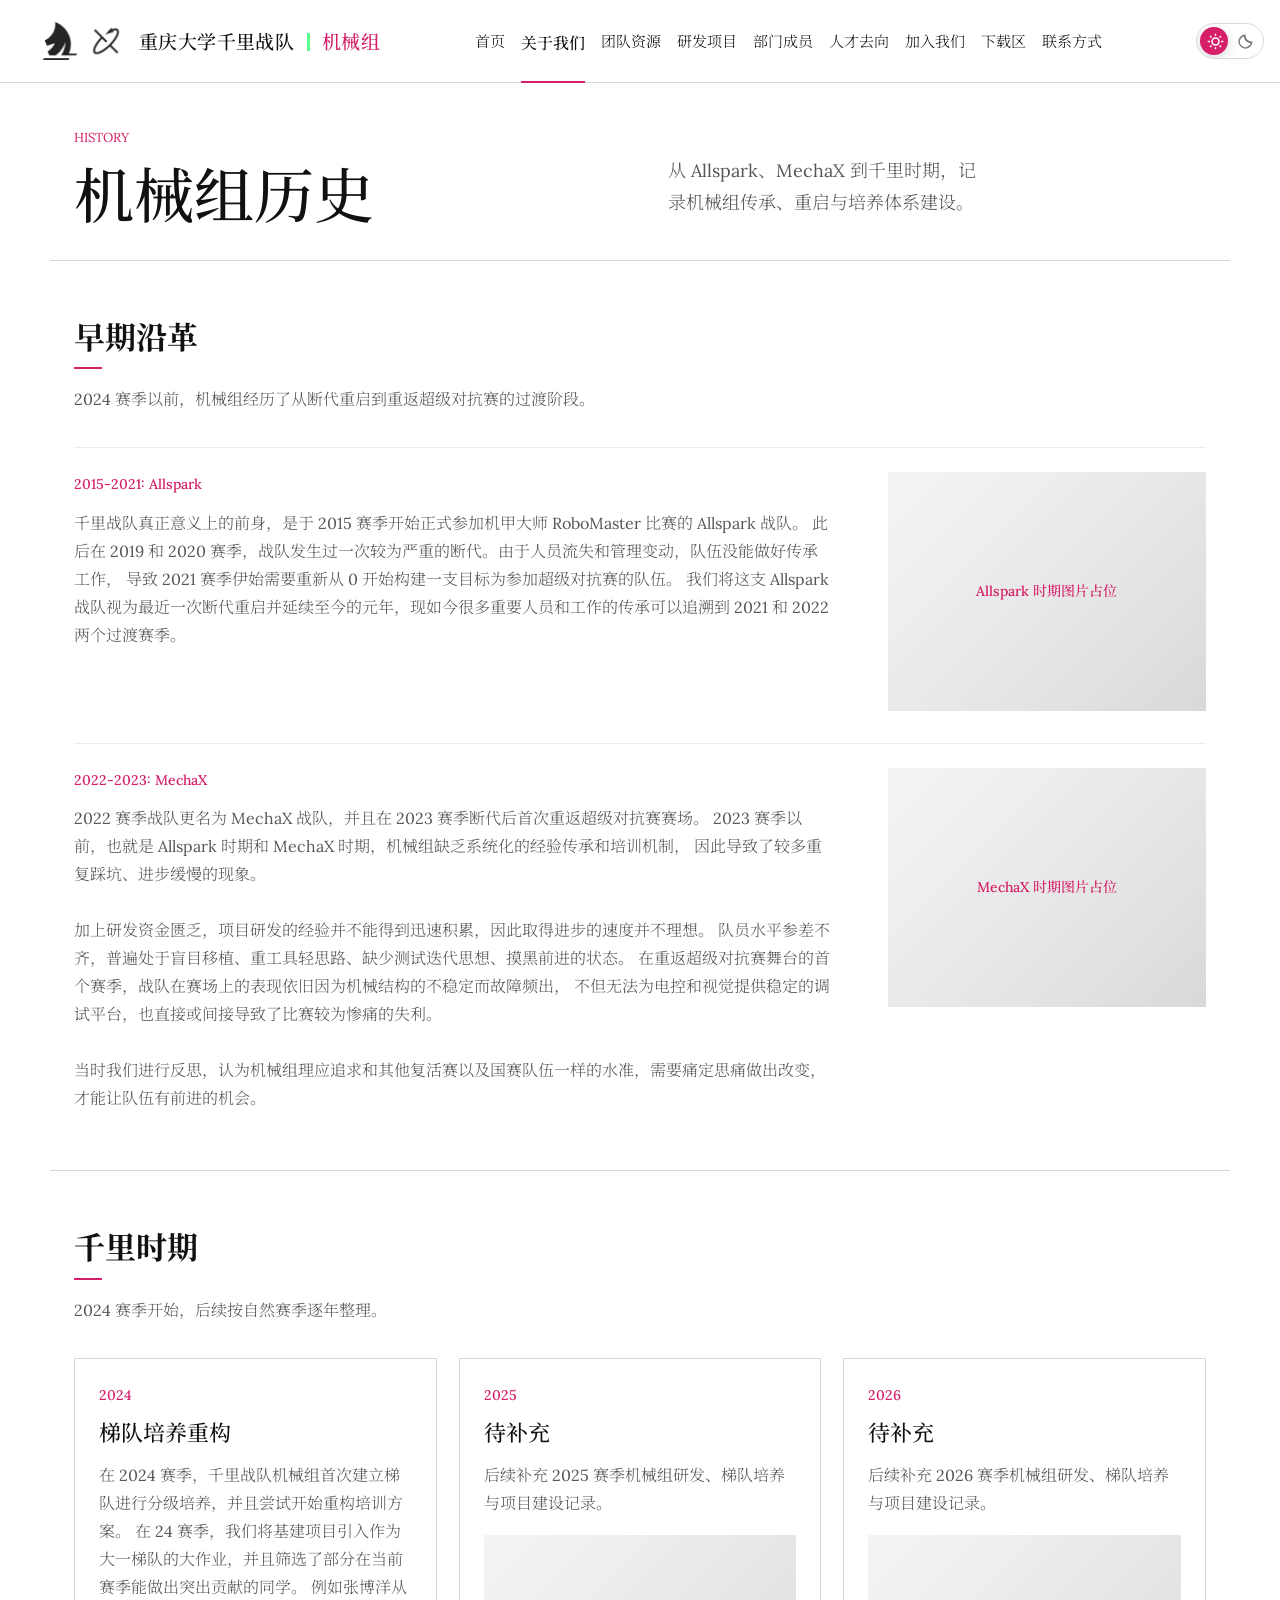
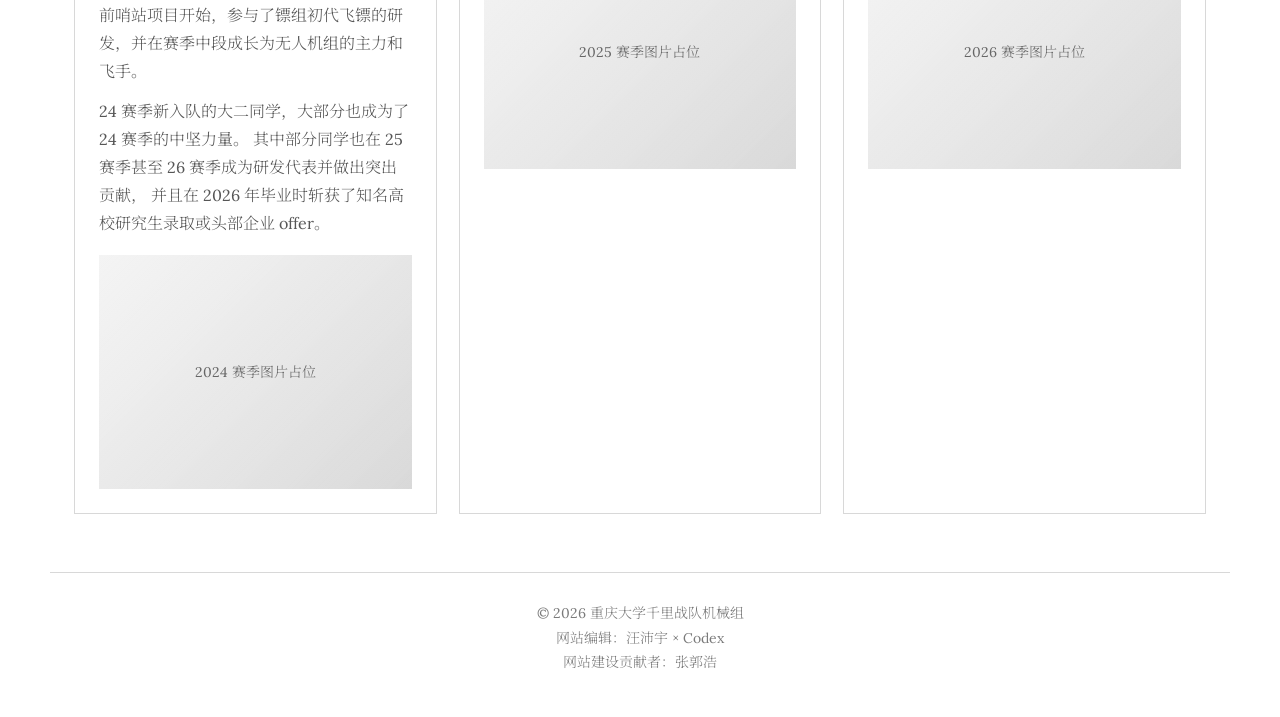
==== about-history.html @ 60045db0 "Updated much" ====
<!doctype html>
<html lang="zh-CN">
  <head>
    <meta charset="utf-8" />
    <meta name="viewport" content="width=device-width, initial-scale=1" />
    <title>机械组历史 | 重庆大学千里战队机械组</title>
    <script>
      (() => {
        try {
          const savedTheme = localStorage.getItem("theme");
          const preferredTheme = window.matchMedia("(prefers-color-scheme: dark)").matches ? "dark" : "light";
          document.documentElement.dataset.theme = savedTheme || preferredTheme;
        } catch {
          document.documentElement.dataset.theme = "light";
        }
      })();
    </script>
    <link rel="stylesheet" href="styles.css" />
    <link rel="icon" type="image/svg+xml" href="assets/favicon.svg" />
    <script async src="https://www.googletagmanager.com/gtag/js?id=G-X7H7TDZTBG"></script>
    <script>
      window.dataLayer = window.dataLayer || [];
      function gtag(){dataLayer.push(arguments);}
      gtag("js", new Date());
      gtag("config", "G-X7H7TDZTBG");
    </script>
  </head>
  <body data-page="about">
    <header class="site-header">
      <nav class="nav" aria-label="主导航">
        <a class="brand" href="index.html" aria-label="返回首页">
          <span class="brand-logos" aria-hidden="true">
            <img src="assets/logo/qianli战队马头logo.PNG" alt="" />
            <img src="assets/logo/机械组logo.PNG" alt="" />
          </span>
          <span class="brand-text"><strong>重庆大学千里战队</strong><small>机械组</small></span>
        </a>
        <button class="nav-toggle" type="button" aria-expanded="false" aria-controls="nav-links"><span></span><span></span><span></span></button>
        <div class="nav-links" id="nav-links">
          <a href="index.html" data-nav="home">首页</a>
          <span class="nav-menu"><a href="about.html" data-nav="about" aria-haspopup="true">关于我们</a><span class="nav-dropdown" aria-label="关于我们子页面"><a href="about-workflow.html">研发内容与工作流</a><a href="about-management.html">管理和协作</a><a href="about-history.html">机械组历史</a></span></span>
          <span class="nav-menu"><a href="resources.html" data-nav="resources" aria-haspopup="true">团队资源</a><span class="nav-dropdown" aria-label="团队资源子页面"><a href="resource-training.html">培养计划</a><a href="resource-equipment.html">设备资源</a></span></span>
          <a href="projects.html" data-nav="projects">研发项目</a>
          <a href="team.html" data-nav="team">部门成员</a>
          <a href="alumni.html" data-nav="alumni">人才去向</a>
          <a href="join.html" data-nav="join">加入我们</a>
          <a href="downloads.html" data-nav="downloads">下载区</a>
          <a href="contact.html" data-nav="contact">联系方式</a>
        </div>
        <button class="theme-toggle" type="button" aria-label="切换明暗模式" aria-pressed="false">
          <svg class="theme-icon theme-icon-sun" viewBox="0 0 24 24" aria-hidden="true">
            <path d="M12 18a6 6 0 1 1 0-12 6 6 0 0 1 0 12Zm0-2.2a3.8 3.8 0 1 0 0-7.6 3.8 3.8 0 0 0 0 7.6ZM11 1h2v3h-2V1Zm0 19h2v3h-2v-3ZM3.52 4.93l1.41-1.41 2.12 2.12-1.41 1.41-2.12-2.12Zm13.43 13.43 1.41-1.41 2.12 2.12-1.41 1.41-2.12-2.12ZM1 11h3v2H1v-2Zm19 0h3v2h-3v-2ZM3.52 19.07l2.12-2.12 1.41 1.41-2.12 2.12-1.41-1.41ZM16.95 5.64l2.12-2.12 1.41 1.41-2.12 2.12-1.41-1.41Z" />
          </svg>
          <svg class="theme-icon theme-icon-moon" viewBox="0 0 24 24" aria-hidden="true">
            <path d="M12.1 2.1a8.8 8.8 0 0 0 9.8 9.8A10 10 0 1 1 12.1 2.1Zm-2.5 2.8A7.7 7.7 0 1 0 19.1 14.4 10.8 10.8 0 0 1 9.6 4.9Z" />
          </svg>
        </button>
      </nav>
    </header>

    <main>
      <section class="page-hero">
        <div><p class="page-label">History</p><h1>机械组历史</h1></div>
        <p>从 Allspark、MechaX 到千里时期，记录机械组传承、重启与培养体系建设。</p>
      </section>

      <section class="section-block about-history">
        <div class="section-heading">
          <h2>早期沿革</h2>
          <p>2024 赛季以前，机械组经历了从断代重启到重返超级对抗赛的过渡阶段。</p>
        </div>
        <div class="history-copy">
          <article>
            <div>
              <span>2015-2021: Allspark</span>
              <p>
                千里战队真正意义上的前身，是于 2015 赛季开始正式参加机甲大师 RoboMaster 比赛的 Allspark 战队。
                此后在 2019 和 2020 赛季，战队发生过一次较为严重的断代。由于人员流失和管理变动，队伍没能做好传承工作，
                导致 2021 赛季伊始需要重新从 0 开始构建一支目标为参加超级对抗赛的队伍。
                我们将这支 Allspark 战队视为最近一次断代重启并延续至今的元年，现如今很多重要人员和工作的传承可以追溯到
                2021 和 2022 两个过渡赛季。
              </p>
            </div>
            <figure class="media-placeholder history-placeholder"><span>Allspark 时期图片占位</span></figure>
          </article>
          <article>
            <div>
              <span>2022-2023: MechaX</span>
              <p>
                2022 赛季战队更名为 MechaX 战队，并且在 2023 赛季断代后首次重返超级对抗赛赛场。
                2023 赛季以前，也就是 Allspark 时期和 MechaX 时期，机械组缺乏系统化的经验传承和培训机制，
                因此导致了较多重复踩坑、进步缓慢的现象。
              </p>
              <p>
                加上研发资金匮乏，项目研发的经验并不能得到迅速积累，因此取得进步的速度并不理想。
                队员水平参差不齐，普遍处于盲目移植、重工具轻思路、缺少测试迭代思想、摸黑前进的状态。
                在重返超级对抗赛舞台的首个赛季，战队在赛场上的表现依旧因为机械结构的不稳定而故障频出，
                不但无法为电控和视觉提供稳定的调试平台，也直接或间接导致了比赛较为惨痛的失利。
              </p>
              <p>
                当时我们进行反思，认为机械组理应追求和其他复活赛以及国赛队伍一样的水准，需要痛定思痛做出改变，
                才能让队伍有前进的机会。
              </p>
            </div>
            <figure class="media-placeholder history-placeholder"><span>MechaX 时期图片占位</span></figure>
          </article>
        </div>
      </section>

      <section class="section-block history-years">
        <div class="section-heading">
          <h2>千里时期</h2>
          <p>2024 赛季开始，后续按自然赛季逐年整理。</p>
        </div>
        <div class="history-year-grid">
          <article>
            <span>2024</span>
            <h3>梯队培养重构</h3>
            <p>
              在 2024 赛季，千里战队机械组首次建立梯队进行分级培养，并且尝试开始重构培训方案。
              在 24 赛季，我们将基建项目引入作为大一梯队的大作业，并且筛选了部分在当前赛季能做出突出贡献的同学。
              例如张博洋从前哨站项目开始，参与了镖组初代飞镖的研发，并在赛季中段成长为无人机组的主力和飞手。
            </p>
            <p>
              24 赛季新入队的大二同学，大部分也成为了 24 赛季的中坚力量。
              其中部分同学也在 25 赛季甚至 26 赛季成为研发代表并做出突出贡献，
              并且在 2026 年毕业时斩获了知名高校研究生录取或头部企业 offer。
            </p>
            <figure class="media-placeholder history-year-placeholder"><span>2024 赛季图片占位</span></figure>
          </article>
          <article>
            <span>2025</span>
            <h3>待补充</h3>
            <p>后续补充 2025 赛季机械组研发、梯队培养与项目建设记录。</p>
            <figure class="media-placeholder history-year-placeholder"><span>2025 赛季图片占位</span></figure>
          </article>
          <article>
            <span>2026</span>
            <h3>待补充</h3>
            <p>后续补充 2026 赛季机械组研发、梯队培养与项目建设记录。</p>
            <figure class="media-placeholder history-year-placeholder"><span>2026 赛季图片占位</span></figure>
          </article>
        </div>
      </section>
    </main>

    <footer class="site-footer"><p>© 2026 重庆大学千里战队机械组</p><p>网站编辑：汪沛宇 × Codex</p><p>网站建设贡献者：张郭浩</p></footer>
    <script src="script.js"></script>
  </body>
</html>
---- styles.css ----
@import url("https://fonts.googleapis.com/css2?family=Lora:wght@400;500&family=Noto+Serif+SC:wght@300;500&display=swap");

:root {
  --bg: #ffffff;
  --header-bg: rgba(255, 255, 255, 0.97);
  --surface: #fafafa;
  --card-bg: #ffffff;
  --inverted-card-bg: #111111;
  --inverted-card-text: #ffffff;
  --text: #111111;
  --muted: #565656;
  --subtle: #7a7a7a;
  --line: #d8d8d8;
  --soft-line: #ececec;
  --placeholder: #eeeeee;
  --placeholder-dark: #d9d9d9;
  --accent: #d51f68;
  --accent-soft: #fae8f0;
  --accent-rose: #d51f68;
  --theme-red: var(--accent);
  --brand-divider: #5cfc90;
  --green: #5cfc90;
  --max-width: 1180px;
  --nav-width: 1280px;
}

:root[data-theme="dark"] {
  --bg: #111111;
  --header-bg: rgba(17, 17, 17, 0.96);
  --surface: #1b1b1d;
  --card-bg: #171719;
  --inverted-card-bg: #242429;
  --inverted-card-text: #f2f2f2;
  --text: #f2f2f2;
  --muted: #c8c8c8;
  --subtle: #9a9a9a;
  --line: #333338;
  --soft-line: #25252a;
  --placeholder: #2a2a2f;
  --placeholder-dark: #18181c;
  --accent: #5cfc90;
  --accent-soft: #173822;
  --accent-rose: #ed2174;
  --theme-red: var(--accent);
  --brand-divider: #ed2174;
  --green: #5cfc90;
}

* {
  box-sizing: border-box;
}

html {
  overflow-y: scroll;
  scroll-behavior: smooth;
}

::view-transition-old(root),
::view-transition-new(root) {
  animation: none;
  mix-blend-mode: normal;
}

::view-transition-old(root) {
  z-index: 0;
}

::view-transition-new(root) {
  z-index: 1;
}

body {
  margin: 0;
  background: var(--bg);
  color: var(--text);
  font-family:
    "Lora",
    "Noto Serif SC",
    "Source Han Serif SC",
    "思源宋体",
    "Songti SC",
    serif;
  font-size: 16px;
  font-weight: 300;
  line-height: 1.75;
  transition:
    background 160ms ease,
    color 160ms ease;
}

body,
.site-header,
.nav-dropdown,
.nav-toggle,
.theme-toggle,
.project-accordion,
.project-card,
.project-card-media,
.project-carousel-button,
.resource-stage-grid article,
.media-placeholder,
.avatar-placeholder,
.member-card,
.alumni-card,
.alumni-experience,
.download-card,
.thanks-card,
.join-panel,
.person-badge {
  transition:
    background-color 240ms ease,
    border-color 240ms ease,
    color 240ms ease,
    box-shadow 240ms ease,
    filter 240ms ease;
}

@media (prefers-reduced-motion: reduce) {
  ::view-transition-old(root),
  ::view-transition-new(root) {
    animation: none !important;
  }
}

a {
  color: inherit;
  text-decoration: none;
}

p {
  margin: 0;
  color: var(--muted);
  text-wrap: pretty;
}

img,
figure {
  margin: 0;
}

img {
  display: block;
  max-width: 100%;
}

.site-header {
  position: sticky;
  top: 0;
  z-index: 20;
  background: var(--header-bg);
  border-bottom: 1px solid var(--line);
  backdrop-filter: blur(10px);
}

.nav {
  width: min(var(--nav-width), calc(100% - 32px));
  min-height: 82px;
  margin: 0 auto;
  display: flex;
  align-items: center;
  justify-content: space-between;
  gap: 18px;
}

.brand {
  display: inline-flex;
  align-items: center;
  gap: 14px;
  flex: 0 0 auto;
  margin-left: 25px;
}

.brand-logos {
  display: inline-flex;
  align-items: center;
  gap: 8px;
}

.brand-logos img {
  width: 38px;
  height: 38px;
  object-fit: contain;
}

:root[data-theme="dark"] .brand-logos img {
  filter: invert(1) grayscale(1) contrast(1.18);
}

.brand-text {
  display: inline-flex;
  align-items: baseline;
  gap: 12px;
  line-height: 1.2;
  white-space: nowrap;
}

.brand-text strong,
.brand-text small {
  font-family: "Noto Serif SC", "Source Han Serif SC", "思源宋体", serif;
  font-size: 19px;
  font-weight: 500;
  line-height: 1.2;
  letter-spacing: 0.02em;
}

.brand-text strong {
  display: inline-flex;
  align-items: baseline;
  gap: 13px;
  white-space: nowrap;
}

.brand-text strong::after {
  content: "";
  display: inline-block;
  width: 3px;
  height: 18px;
  background: var(--brand-divider);
  transform: translateY(2px);
}

.brand-text small {
  color: var(--accent);
}

.nav-links {
  display: flex;
  align-items: center;
  justify-content: flex-end;
  gap: clamp(12px, 1.25vw, 18px);
  font-size: 15px;
  white-space: nowrap;
}

.nav-menu {
  position: relative;
  display: inline-flex;
  align-items: center;
}

.nav-links > a,
.nav-menu > a {
  position: relative;
  padding: 28px 0 25px;
  color: var(--text);
  font-size: 15px;
  transition:
    color 160ms ease,
    font-size 160ms ease;
}

.nav-links > a.is-active,
.nav-menu > a.is-active {
  font-size: 16px;
  font-weight: 500;
}

.nav-dropdown {
  position: absolute;
  top: 100%;
  left: 50%;
  z-index: 30;
  display: grid;
  width: max-content;
  min-width: 0;
  padding: 8px 8px;
  border: 1px solid var(--line);
  background: var(--card-bg);
  opacity: 0;
  pointer-events: none;
  transform: translate(-50%, 8px);
  transition:
    opacity 160ms ease,
    transform 160ms ease,
    visibility 160ms ease;
  visibility: hidden;
}

.nav-menu:hover .nav-dropdown,
.nav-menu:focus-within .nav-dropdown {
  opacity: 1;
  pointer-events: auto;
  transform: translate(-50%, 0);
  visibility: visible;
}

.nav-dropdown a {
  position: relative;
  display: block;
  width: auto;
  min-width: 0;
  padding: 8px 9px 8px 16px;
  color: var(--muted);
  font-size: 14px;
  line-height: 1.4;
  white-space: nowrap;
}

.nav-dropdown a::before {
  content: "";
  position: absolute;
  top: 8px;
  bottom: 8px;
  left: 2px;
  width: 3px;
  background: var(--accent-rose);
  transition:
    background 160ms ease,
    opacity 160ms ease;
}

:root:not([data-theme="dark"]) .nav-dropdown a::before {
  background: var(--green);
}

.nav-dropdown a:hover,
.nav-dropdown a:focus-visible,
.nav-dropdown a.is-active {
  color: var(--accent);
}

.nav-dropdown a:hover::before,
.nav-dropdown a:focus-visible::before,
.nav-dropdown a.is-active::before {
  background: var(--accent);
}

.theme-toggle {
  position: relative;
  flex: 0 0 auto;
  display: inline-grid;
  grid-template-columns: 1fr 1fr;
  align-items: center;
  width: 68px;
  min-width: 68px;
  height: 36px;
  padding: 3px;
  overflow: hidden;
  border: 1px solid var(--line);
  border-radius: 999px;
  background: var(--card-bg);
  color: var(--subtle);
  cursor: pointer;
  transition:
    border-color 160ms ease,
    background 160ms ease;
}

.theme-toggle::before {
  content: "";
  position: absolute;
  top: 3px;
  left: 3px;
  width: 28px;
  height: 28px;
  border-radius: 50%;
  background: var(--accent-rose);
  box-shadow: 0 3px 12px rgba(0, 0, 0, 0.16);
  transition:
    transform 180ms ease,
    background 180ms ease;
}

.theme-toggle[aria-pressed="true"]::before {
  transform: translateX(32px);
  background: var(--green);
}

.theme-icon {
  position: relative;
  z-index: 1;
  width: 17px;
  height: 17px;
  justify-self: center;
  fill: currentColor;
  transition: color 160ms ease;
}

.theme-toggle[aria-pressed="false"] .theme-icon-sun {
  color: var(--card-bg);
}

.theme-toggle[aria-pressed="false"] .theme-icon-moon {
  color: var(--subtle);
}

.theme-toggle[aria-pressed="true"] .theme-icon-sun {
  color: var(--subtle);
}

.theme-toggle[aria-pressed="true"] .theme-icon-moon {
  color: #111111;
}

.theme-toggle:hover,
.theme-toggle:focus-visible {
  border-color: var(--accent);
}

.nav-links > a::after,
.nav-menu > a::after {
  content: "";
  position: absolute;
  left: 0;
  right: 0;
  bottom: -1px;
  height: 2px;
  background: var(--accent);
  transform: scaleX(0);
  transform-origin: center;
  transition: transform 160ms ease;
}

.nav-links > a:hover::after,
.nav-links > a:focus-visible::after,
.nav-links > a.is-active::after,
.nav-menu > a:hover::after,
.nav-menu > a:focus-visible::after,
.nav-menu > a.is-active::after {
  transform: scaleX(1);
}

.nav-toggle {
  display: none;
  width: 42px;
  height: 42px;
  padding: 0;
  border: 1px solid var(--line);
  background: var(--card-bg);
  cursor: pointer;
}

.nav-toggle span {
  display: block;
  width: 18px;
  height: 1px;
  margin: 5px auto;
  background: var(--text);
}

main,
.site-footer {
  width: min(var(--max-width), calc(100% - 56px));
  margin: 0 auto;
}

.home-hero {
  min-height: 460px;
  display: grid;
  grid-template-columns: minmax(0, 0.82fr) minmax(480px, 0.98fr);
  align-items: center;
  gap: 44px;
  padding: 78px 24px 34px;
}

.home-hero h1 {
  margin: 0;
  font-size: clamp(40px, 4.2vw, 56px);
  line-height: 1.16;
  font-weight: 500;
  letter-spacing: 0;
}

.page-hero h1 {
  margin: 0;
  font-size: clamp(38px, 4.7vw, 60px);
  line-height: 1.14;
  font-weight: 500;
  letter-spacing: 0;
}

.home-hero h1 span,
.page-hero h1 span {
  display: block;
}

.hero-team-name {
  white-space: nowrap;
}

.hero-group-name {
  margin-top: 14px;
  font-size: 0.82em;
}

.hero-team-en,
.hero-group-en {
  color: var(--accent);
  font-family: "Lora", serif;
  font-size: 0.32em;
  line-height: 1.15;
  text-transform: uppercase;
}

.hero-team-en {
  margin-top: 1px;
}

.hero-group-en {
  margin-top: 4px;
  color: var(--subtle);
}

.home-hero-copy > p {
  max-width: 700px;
  margin-top: 38px;
  color: var(--muted);
  font-size: 21px;
  line-height: 1.85;
  text-wrap: balance;
}

.hero-actions {
  display: flex;
  flex-wrap: wrap;
  gap: 28px;
  margin-top: 34px;
}

.text-link,
.inline-link {
  color: var(--accent);
  font-weight: 500;
  border-bottom: 1px solid currentColor;
}

.text-link::after,
.inline-link::after {
  content: "  →";
  font-family: "Lora", serif;
}

.text-link.no-auto-arrow::after,
.inline-link.no-auto-arrow::after {
  content: "";
}

.media-placeholder,
.avatar-placeholder {
  display: grid;
  place-items: center;
  overflow: hidden;
  width: 100%;
  background:
    linear-gradient(135deg, rgba(255, 255, 255, 0.35), rgba(255, 255, 255, 0)),
    linear-gradient(135deg, var(--placeholder), var(--placeholder-dark));
  color: #666666;
  text-align: center;
}

:root[data-theme="dark"] .media-placeholder,
:root[data-theme="dark"] .avatar-placeholder {
  color: #a7a7a7;
}

.media-placeholder {
  min-height: 160px;
  aspect-ratio: 16 / 9;
  padding: 16px;
  font-size: 14px;
}

.hero-media {
  min-height: 260px;
}

.home-team-photo {
  overflow: hidden;
  min-height: 330px;
  aspect-ratio: 16 / 9.4;
  border: 1px solid var(--line);
  background: var(--surface);
}

.home-team-photo img {
  width: 100%;
  height: 100%;
  object-fit: cover;
  object-position: center;
}

.home-quote {
  position: relative;
  height: 136px;
  display: grid;
  grid-template-columns: minmax(0, 1fr) auto;
  align-items: center;
  gap: 24px;
  border-bottom: 1px solid var(--line);
  padding: 0 108px 33px 128px;
}

.quote-stage {
  min-width: 0;
  min-height: 102px;
  display: flex;
  flex-direction: column;
  justify-content: center;
  text-align: center;
  opacity: 1;
  transform: translateY(0);
  transition:
    opacity 360ms ease,
    transform 360ms ease;
}

.quote-stage.is-switching {
  opacity: 0;
  transform: translateY(4px);
}

.quote-stage p {
  color: var(--text);
  font-size: 24px;
  font-style: italic;
  line-height: 1.55;
  text-wrap: balance;
}

.quote-stage span {
  display: block;
  margin-top: 2px;
  color: var(--subtle);
  font-size: 14px;
}

.quote-random-button {
  transform: translateX(20px);
  width: 38px;
  height: 38px;
  display: grid;
  place-items: center;
  border: 1px solid var(--line);
  border-radius: 999px;
  background: var(--card-bg);
  color: var(--accent);
  cursor: pointer;
  transition:
    border-color 160ms ease,
    color 160ms ease,
    transform 160ms ease;
}

.quote-random-button:hover,
.quote-random-button:focus-visible {
  border-color: var(--accent);
  transform: translateX(20px) rotate(18deg);
}

.quote-random-button svg {
  width: 19px;
  height: 19px;
  fill: currentColor;
}

.section-block {
  border-bottom: 1px solid var(--line);
  padding: 58px 24px;
}

.section-heading {
  max-width: 780px;
  margin-bottom: 34px;
}

.section-heading h2,
.intro-grid h2,
.three-column h2,
.project-list h2,
.resource-page-grid h2,
.join-layout h2,
.join-copy-block h2 {
  position: relative;
  margin: 0 0 16px;
  padding-bottom: 13px;
  font-size: 31px;
  line-height: 1.2;
}

.section-heading h2::after,
.intro-grid h2::after,
.three-column h2::after,
.project-list h2::after,
.resource-page-grid h2::after,
.join-layout h2::after,
.join-copy-block h2::after {
  content: "";
  position: absolute;
  left: 0;
  bottom: 0;
  width: 28px;
  height: 2px;
  background: var(--accent);
}

.past-members-section .section-heading {
  max-width: none;
}

@media (min-width: 900px) {
  .past-members-section .section-heading p {
    white-space: nowrap;
  }
}

.intro-grid {
  display: grid;
  grid-template-columns: repeat(2, minmax(0, 1fr));
  gap: 64px;
}

.intro-grid article + article {
  padding-left: 48px;
  border-left: 1px solid var(--line);
}

.intro-grid p {
  max-width: 480px;
  margin-bottom: 20px;
}

.about-history .section-heading {
  max-width: none;
}

@media (min-width: 1180px) {
  .about-history .section-heading p {
    white-space: nowrap;
  }
}

.history-copy {
  display: grid;
  gap: 32px;
  max-width: none;
}

.history-copy > p {
  max-width: 780px;
  margin: 0;
  color: var(--muted);
}

.history-copy article {
  display: grid;
  grid-template-columns: minmax(0, 1fr) minmax(300px, 0.42fr);
  gap: 56px;
  padding-top: 24px;
  border-top: 1px solid var(--soft-line);
  align-items: start;
}

.history-copy article > div {
  display: grid;
  gap: 12px;
}

.history-copy article span {
  color: var(--accent);
  font-size: 14px;
  font-weight: 500;
  letter-spacing: 0;
  line-height: 1.75;
  width: fit-content;
}

.history-copy article p {
  margin: 0;
  color: var(--muted);
}

.history-copy article p + p {
  margin-top: 16px;
}

.history-placeholder {
  min-height: 0;
  aspect-ratio: 4 / 3;
}

.history-entry-card {
  display: grid;
  gap: 8px;
  max-width: 620px;
  padding: 24px 28px;
  border: 1px solid var(--line);
  background: var(--card-bg);
  color: var(--text);
  text-decoration: none;
  transition:
    border-color 160ms ease,
    box-shadow 160ms ease,
    transform 160ms ease;
}

.history-entry-card:hover,
.history-entry-card:focus-visible {
  border-color: var(--accent);
  box-shadow: 0 10px 24px rgba(0, 0, 0, 0.07);
  transform: translateY(-2px);
}

.history-entry-card span {
  color: var(--accent);
  font-family: "Lora", serif;
  font-size: 13px;
  text-transform: uppercase;
}

.history-entry-card strong {
  font-size: 24px;
  font-weight: 500;
  line-height: 1.35;
}

.history-entry-card small {
  color: var(--muted);
  font-size: 15px;
  line-height: 1.7;
}

.about-card-icon {
  width: 30px;
  height: 30px;
  color: var(--accent);
  fill: currentColor;
}

.about-subpage-grid,
.management-grid {
  display: grid;
  grid-template-columns: repeat(3, minmax(0, 1fr));
  gap: 22px;
}

.about-subpage-grid .history-entry-card {
  max-width: none;
}

.management-grid article {
  display: grid;
  align-content: start;
  gap: 12px;
  padding: 24px;
  border: 1px solid var(--line);
  background: var(--card-bg);
}

.management-grid article > span,
.accent-text {
  color: var(--accent);
}

.management-grid article > span {
  font-size: 14px;
  font-weight: 500;
}

.management-grid h2 {
  margin: 0;
  font-size: 24px;
  font-weight: 500;
  line-height: 1.35;
}

.management-grid p,
.contact-purpose {
  margin: 0;
  color: var(--muted);
}

.contact-purpose {
  font-style: normal;
}

.history-year-grid {
  display: grid;
  grid-template-columns: repeat(3, minmax(0, 1fr));
  gap: 22px;
}

.history-year-grid article {
  display: grid;
  align-content: start;
  gap: 12px;
  padding: 24px;
  border: 1px solid var(--line);
  background: var(--card-bg);
}

.history-year-grid article > span {
  color: var(--accent);
  font-size: 14px;
  font-weight: 500;
}

.history-year-grid h3 {
  margin: 0;
  font-size: 22px;
  font-weight: 500;
  line-height: 1.35;
}

.history-year-grid p {
  margin: 0;
  color: var(--muted);
}

.history-year-placeholder {
  min-height: 0;
  margin-top: 6px;
  aspect-ratio: 4 / 3;
}

.resource-subpage {
  display: flex;
  flex-direction: column;
}

.training-principles-heading {
  order: 1;
}

.training-principles-panel {
  order: 2;
}

.training-framework-heading {
  order: 3;
}

.training-framework-grid {
  order: 4;
}

.training-timeline-heading {
  order: 5;
  margin-top: 56px;
}

.timeline-grid {
  order: 6;
}

.page-hero {
  display: grid;
  grid-template-columns: minmax(0, 0.72fr) minmax(460px, 0.72fr);
  align-items: end;
  gap: 56px;
  border-bottom: 1px solid var(--line);
  min-height: 178px;
  padding: 28px 24px 30px;
}

.page-hero > p {
  max-width: 620px;
  padding-bottom: 12px;
  font-size: 18px;
  text-wrap: balance;
}

body[data-page="join"] .page-hero > p {
  font-style: italic;
}

.page-label {
  margin-bottom: 12px;
  color: var(--accent);
  font-family: "Lora", serif;
  font-size: 13px;
  letter-spacing: 0;
  text-transform: uppercase;
}

.three-column {
  display: grid;
  grid-template-columns: repeat(3, 1fr);
  gap: 0;
}

.three-column article {
  padding: 0 42px;
  border-left: 1px solid var(--line);
}

.three-column article:first-child {
  padding-left: 0;
  border-left: 0;
}

.about-brief {
  display: grid;
  gap: 16px;
}

.about-brief p {
  max-width: 980px;
  margin: 0;
  color: var(--muted);
  font-size: 20px;
  line-height: 1.9;
  text-wrap: pretty;
}

.about-brief .inline-link {
  white-space: nowrap;
}

.content-split {
  display: grid;
  grid-template-columns: minmax(280px, 0.45fr) minmax(0, 1fr);
  gap: 64px;
}

.timeline-list {
  border-top: 1px solid var(--line);
}

.timeline-list article {
  display: grid;
  grid-template-columns: 70px 160px minmax(0, 1fr);
  gap: 26px;
  padding: 24px 0;
  border-bottom: 1px solid var(--soft-line);
}

.timeline-list span {
  color: var(--accent);
  font-family: "Lora", serif;
}

.timeline-list strong {
  font-size: 18px;
}

.project-list {
  display: grid;
  gap: 48px;
}

.project-list article {
  display: grid;
  grid-template-columns: 330px minmax(0, 1fr);
  gap: 44px;
  align-items: start;
  padding-bottom: 48px;
  border-bottom: 1px solid var(--soft-line);
}

.project-list article:last-child {
  padding-bottom: 0;
  border-bottom: 0;
}

.project-accordion-list {
  display: grid;
  gap: 22px;
}

.project-accordion {
  min-width: 0;
  overflow: hidden;
  border: 1px solid var(--line);
  background: var(--card-bg);
}

.project-accordion summary {
  position: relative;
  display: flex;
  align-items: center;
  gap: 22px;
  min-height: 96px;
  padding: 24px 72px 24px 28px;
  cursor: pointer;
  list-style: none;
}

.project-accordion summary::-webkit-details-marker {
  display: none;
}

.project-accordion summary::after {
  content: "";
  position: absolute;
  right: 28px;
  top: 50%;
  width: 14px;
  height: 14px;
  border-right: 1.5px solid var(--accent);
  border-bottom: 1.5px solid var(--accent);
  transform: translateY(-65%) rotate(45deg);
  transition: transform 160ms ease;
}

.project-accordion[open] summary::after {
  transform: translateY(-35%) rotate(225deg);
}

.project-summary-number {
  flex: 0 0 auto;
  align-self: flex-start;
  padding-top: 8px;
  color: var(--accent);
  font-family: "Lora", serif;
  font-size: 15px;
  font-weight: 600;
  line-height: 1;
  letter-spacing: 0.04em;
  transition: color 240ms ease;
}

.project-summary-title {
  display: flex;
  align-items: baseline;
  gap: 18px;
  margin-bottom: 8px;
}

.project-summary-title strong {
  color: var(--text);
  font-size: 28px;
  font-weight: 500;
  line-height: 1.25;
}

.project-summary-title em {
  color: var(--accent);
  font-family: "Lora", serif;
  font-size: 13px;
  font-style: normal;
  font-weight: 500;
  letter-spacing: 0.08em;
  text-transform: uppercase;
  transition: color 240ms ease, opacity 160ms ease;
}

.project-accordion[open] .project-summary-title em {
  opacity: 0.72;
}

.project-accordion summary small {
  display: block;
  max-width: 760px;
  color: var(--muted);
  font-size: 15px;
  line-height: 1.7;
}

.project-carousel-shell {
  position: relative;
  min-width: 0;
}

.project-carousel-shell:not(.is-ready) .project-carousel-button {
  opacity: 0;
  pointer-events: none;
}

.project-carousel {
  width: 100%;
  min-width: 0;
  display: grid;
  grid-auto-columns: minmax(236px, 300px);
  grid-auto-flow: column;
  gap: 16px;
  overflow-x: auto;
  overscroll-behavior-inline: contain;
  padding: 0 62px 24px;
  scroll-padding-inline: 62px;
  scroll-snap-type: inline mandatory;
  scroll-behavior: smooth;
  scrollbar-width: none;
}

.project-carousel::-webkit-scrollbar {
  display: none;
}

.project-carousel-button {
  position: absolute;
  top: calc(50% - 12px);
  z-index: 2;
  width: 38px;
  height: 38px;
  display: grid;
  place-items: center;
  border: 1px solid var(--line);
  border-radius: 999px;
  background: var(--surface);
  color: var(--accent);
  box-shadow: 0 10px 24px rgba(0, 0, 0, 0.08);
  cursor: pointer;
  transition:
    border-color 160ms ease,
    color 160ms ease,
    opacity 160ms ease,
    transform 160ms ease;
}

.project-carousel-button::before {
  content: "";
  width: 11px;
  height: 11px;
  border-right: 1.5px solid currentColor;
  border-bottom: 1.5px solid currentColor;
}

.project-carousel-button:hover {
  border-color: var(--accent);
  transform: translateY(-1px);
}

.project-carousel-button:disabled {
  opacity: 0.28;
  cursor: default;
  transform: none;
}

.project-carousel-prev {
  left: 18px;
}

.project-carousel-prev::before {
  transform: translateX(2px) rotate(135deg);
}

.project-carousel-next {
  right: 18px;
}

.project-carousel-next::before {
  transform: translateX(-2px) rotate(-45deg);
}

.project-card {
  scroll-snap-align: start;
  display: grid;
  grid-template-rows: 152px minmax(170px, 1fr);
  min-height: 342px;
  overflow: hidden;
  border: 1px solid var(--line);
  background: var(--card-bg);
}

.project-card-media {
  display: grid;
  place-items: center;
  min-height: 0;
  background:
    linear-gradient(135deg, rgba(255, 255, 255, 0.35), rgba(255, 255, 255, 0)),
    linear-gradient(135deg, var(--placeholder), var(--placeholder-dark));
  color: var(--subtle);
  font-size: 14px;
}

.project-card-body {
  position: relative;
  display: grid;
  align-content: start;
  gap: 8px;
  padding: 16px 16px 18px;
}

.project-card-meta {
  color: var(--accent);
  font-family: "Lora", serif;
  font-size: 12px;
  letter-spacing: 0.08em;
  text-transform: uppercase;
}

.project-card h2 {
  margin: 0;
  color: var(--text);
  font-size: 16px;
  font-weight: 500;
  line-height: 1.28;
  white-space: nowrap;
}

.project-card p {
  font-size: 14px;
  line-height: 1.6;
}

.project-people {
  display: flex;
  flex-wrap: wrap;
  align-items: center;
  gap: 6px;
  color: var(--muted);
}

.person-badge {
  display: inline-flex;
  align-items: center;
  min-height: 24px;
  padding: 3px 9px 4px;
  border: 1px solid transparent;
  border-radius: 999px;
  font-size: 13px;
  line-height: 1.2;
  white-space: nowrap;
}

.badge-lead {
  border-color: #d4a734;
  background: #fff4cd;
  color: #7a5600;
}

.badge-member {
  border-color: #b9c0c7;
  background: #f2f4f6;
  color: #4d5963;
}

.badge-trainee {
  border-color: #c0834e;
  background: #f8e6d4;
  color: #7c4316;
}

:root[data-theme="dark"] .badge-lead {
  border-color: rgba(255, 211, 92, 0.48);
  background: rgba(255, 207, 76, 0.16);
  color: #ffd36f;
}

:root[data-theme="dark"] .badge-member {
  border-color: rgba(211, 219, 228, 0.34);
  background: rgba(210, 220, 230, 0.12);
  color: #d6dee7;
}

:root[data-theme="dark"] .badge-trainee {
  border-color: rgba(224, 148, 84, 0.42);
  background: rgba(218, 128, 58, 0.15);
  color: #eda56c;
}

.project-people strong {
  font-weight: 500;
}

.project-card-year {
  position: absolute;
  right: 18px;
  bottom: 16px;
  color: var(--subtle);
  font-family: "Lora", serif;
  font-size: 14px;
}

.project-card-empty {
  opacity: 0.72;
}

.plain-list {
  margin: 22px 0 0;
  padding-left: 1.2em;
  color: var(--muted);
}

.plain-list li + li {
  margin-top: 8px;
}

.resource-detail-list {
  display: grid;
  gap: 44px;
}

.resource-detail {
  display: grid;
  grid-template-columns: minmax(0, 1fr) 360px;
  gap: 46px;
  align-items: start;
  padding-bottom: 44px;
  border-bottom: 1px solid var(--soft-line);
}

.resource-detail:last-child {
  padding-bottom: 0;
  border-bottom: 0;
}

.resource-detail h2 {
  margin: 0 0 16px;
  font-size: 27px;
  font-weight: 500;
  line-height: 1.28;
}

.resource-detail p {
  max-width: 640px;
}

.resource-detail .inline-link {
  display: inline-block;
  margin-top: 22px;
}

.detail-placeholder {
  min-height: 220px;
}

.resource-subpage {
  padding-top: 44px;
}

.resource-stage-grid {
  display: grid;
  grid-template-columns: repeat(3, minmax(0, 1fr));
  gap: 22px;
}

.resource-stage-grid article {
  min-height: 180px;
  padding: 26px;
  border: 1px solid var(--line);
  background: var(--card-bg);
}

.resource-stage-grid span {
  color: var(--accent);
  font-family: "Lora", serif;
  font-size: 14px;
}

.resource-stage-grid h3 {
  margin: 22px 0 10px;
  font-size: 22px;
  font-weight: 500;
  line-height: 1.3;
}

.timeline-grid {
  display: grid;
  grid-template-columns: 1fr auto 1fr auto 1fr auto 1fr;
  grid-template-rows: auto auto auto auto;
  align-items: start;
  gap: 0;
}

.phase-card {
  display: grid;
  grid-row: 1 / span 4;
  grid-template-rows: subgrid;
  gap: 12px;
  min-width: 0;
  padding: 20px;
  border: 1px solid var(--line);
}

.phase-header {
  display: grid;
  gap: 12px;
  min-width: 0;
}

.phase-arrow {
  grid-row: 1;
  display: flex;
  align-items: center;
  justify-content: center;
  align-self: start;
  padding: 40px 8px 0;
  color: var(--subtle);
  font-size: 24px;
  line-height: 1;
}

.dimension-card,
.training-framework-card {
  position: relative;
  display: flex;
  flex-direction: column;
  min-width: 0;
  padding: 12px;
  border: 1px solid var(--line);
  border-radius: 0;
  background: var(--card-bg);
  outline: none;
  transition:
    border-color 0.25s ease,
    box-shadow 0.25s ease;
}

.dimension-card:hover,
.dimension-card:focus-within,
.training-framework-card:hover,
.training-framework-card:focus-within {
  border-color: var(--theme-red);
  box-shadow: 0 2px 8px rgba(0, 0, 0, 0.08);
}

.phase-header span {
  color: var(--theme-red);
  font-family: "Lora", serif;
  font-size: 14px;
}

.phase-header h3,
.training-framework-card h3 {
  margin: 0;
  color: var(--text);
  font-size: 21px;
  font-weight: 500;
  line-height: 1.25;
  text-wrap: balance;
}

.training-framework-card h3 {
  display: flex;
  align-items: center;
  gap: 10px;
}

.training-framework-icon {
  width: 24px;
  height: 24px;
  flex: 0 0 24px;
  color: var(--accent);
  fill: currentColor;
}

.training-time {
  margin: 0;
  color: var(--subtle);
  font-size: 14px;
  line-height: 1.6;
}

.dimension-card h4 {
  margin: 0 0 8px;
  color: var(--theme-red);
  font-size: 13px;
  font-weight: 600;
  line-height: 1.4;
}

.dimension-card ul,
.training-framework-card ul {
  margin: 0;
  padding-left: 1.12em;
  color: var(--muted);
  font-size: 14px;
  line-height: 1.72;
}

.dimension-card li + li,
.training-framework-card li + li {
  margin-top: 5px;
}

.training-principles-panel {
  display: grid;
  grid-template-columns: repeat(3, minmax(0, 1fr));
  gap: 18px;
}

.training-principles-panel article {
  display: grid;
  align-content: start;
  gap: 12px;
  padding: 24px;
  border: 1px solid var(--line);
  background: var(--card-bg);
  transition:
    border-color 300ms ease,
    background-color 300ms ease,
    transform 300ms ease;
}

.training-principles-panel article:hover,
.training-principles-panel article:focus-within {
  border-color: var(--accent);
  background: var(--surface);
  transform: translateY(-2px);
}

.training-principles-panel span {
  color: var(--accent);
  font-family: "Lora", serif;
  font-size: 14px;
}

.training-principles-panel h3 {
  margin: 0;
  font-size: 22px;
  font-weight: 500;
  line-height: 1.35;
}

.training-principles-panel p {
  margin: 0;
  color: var(--muted);
  font-size: 15px;
  line-height: 1.75;
}

.training-framework-heading {
  margin-top: 70px;
}

.training-framework-grid {
  display: grid;
  grid-template-columns: repeat(3, minmax(0, 1fr));
  gap: 18px;
}

.training-framework-card {
  padding: 24px;
  min-height: 260px;
  border-color: var(--line);
  border-radius: 6px;
  background: var(--card-bg);
  transition:
    border-color 300ms ease,
    background-color 300ms ease,
    transform 300ms ease;
}

.training-framework-card:hover,
.training-framework-card:focus-within {
  border-color: var(--accent);
  background: var(--surface);
  box-shadow: none;
  transform: translateY(-2px);
}

.training-framework-card p {
  margin: 14px 0 18px;
  color: var(--muted);
  font-size: 15px;
  line-height: 1.75;
  text-wrap: pretty;
}

.training-framework-card .course-muted {
  opacity: 0.48;
}

.training-framework-note {
  margin-top: 18px;
  margin-bottom: 0;
  color: var(--subtle);
  font-size: 13px;
  font-style: italic;
  line-height: 1.7;
}

.equipment-section-list {
  display: grid;
  gap: 0;
}

.equipment-section {
  margin-bottom: 48px;
  padding-bottom: 36px;
  border-bottom: 1px solid var(--line);
  background: transparent;
}

.equipment-section:last-child {
  margin-bottom: 0;
}

.section-header {
  display: flex;
  align-items: baseline;
  gap: 12px;
  margin-bottom: 24px;
  color: var(--text);
  line-height: 1.35;
}

.section-number {
  color: var(--accent);
  font-family: "Lora", serif;
  font-size: 14px;
  font-weight: 500;
}

.section-header h2 {
  margin: 0;
  color: var(--text);
  font-size: 28px;
  font-weight: 500;
  line-height: 1.25;
}

.section-body {
  display: grid;
  grid-template-columns: 55% 45%;
  gap: 24px;
  align-items: start;
}

.section-text {
  display: grid;
  grid-template-columns: repeat(2, minmax(0, 1fr));
  gap: 18px;
  min-width: 0;
}

.section-text:has(section:nth-child(2):last-child) {
  grid-template-columns: repeat(2, minmax(0, 1fr));
}

.section-text:has(section:nth-child(3):last-child) {
  grid-template-columns: repeat(3, minmax(0, 1fr));
}

.section-text:has(section:nth-child(4):last-child) {
  grid-template-columns: repeat(2, minmax(0, 1fr));
}

.section-text section {
  min-width: 0;
  padding: 20px 22px;
  border: 1px solid var(--line);
  background: var(--card-bg);
}

.section-text h3 {
  margin: 0 0 8px;
  color: var(--accent);
  font-size: 17px;
  font-weight: 500;
}

.section-text ul {
  margin: 0;
  padding-left: 1.15em;
  color: var(--muted);
  font-size: 15px;
  line-height: 1.75;
  text-wrap: pretty;
}

.section-text li + li {
  margin-top: 3px;
}

.section-carousel {
  position: relative;
  min-width: 0;
  align-self: start;
}

.equipment-carousel {
  position: relative;
  display: grid;
  gap: 14px;
  min-width: 0;
}

.equipment-carousel-viewport {
  height: 360px;
  overflow: hidden;
  border: 1px solid var(--soft-line);
  border-radius: 0;
  background: var(--placeholder);
}

.equipment-carousel-track {
  display: flex;
  height: 100%;
  transition: transform 260ms ease;
}

.equipment-slide {
  position: relative;
  flex: 0 0 100%;
  display: grid;
  place-items: center;
  height: 100%;
  margin: 0;
  overflow: hidden;
  border-radius: 0;
  background: var(--placeholder);
}

.equipment-slide img {
  position: absolute;
  inset: 0;
  width: 100%;
  height: 100%;
  object-fit: cover;
}

.equipment-slide img.is-missing {
  display: none;
}

.equipment-slide.is-loaded span {
  display: none;
}

.equipment-slide span {
  position: relative;
  z-index: 1;
  max-width: min(84%, 620px);
  color: var(--subtle);
  font-size: 14px;
  text-align: center;
  overflow-wrap: anywhere;
}

.equipment-carousel-button {
  position: absolute;
  top: calc(50% - 26px);
  z-index: 2;
  display: grid;
  place-items: center;
  width: 38px;
  height: 38px;
  border: 1px solid var(--line);
  background: var(--card-bg);
  color: var(--accent);
  cursor: pointer;
  transition:
    border-color 160ms ease,
    opacity 160ms ease,
    transform 160ms ease;
}

.equipment-carousel-button::before {
  content: "";
  width: 11px;
  height: 11px;
  border-right: 1.5px solid currentColor;
  border-bottom: 1.5px solid currentColor;
}

.equipment-carousel-button:hover,
.equipment-carousel-button:focus-visible {
  border-color: var(--accent);
  transform: translateY(-1px);
}

.equipment-carousel-button:disabled {
  opacity: 0.3;
  cursor: default;
  transform: none;
}

.equipment-carousel-prev {
  left: 18px;
}

.equipment-carousel-prev::before {
  transform: translateX(2px) rotate(135deg);
}

.equipment-carousel-next {
  right: 18px;
}

.equipment-carousel-next::before {
  transform: translateX(-2px) rotate(-45deg);
}

.equipment-carousel-dots {
  display: flex;
  justify-content: center;
  gap: 9px;
}

.equipment-carousel-dot {
  width: 8px;
  height: 8px;
  padding: 0;
  border: 1px solid var(--accent);
  border-radius: 999px;
  background: transparent;
  cursor: pointer;
  opacity: 0.55;
  transition:
    background-color 160ms ease,
    opacity 160ms ease,
    transform 160ms ease;
}

.equipment-carousel-dot.is-active {
  background: var(--accent);
  opacity: 1;
  transform: scale(1.12);
}

@media (max-width: 768px) {
  .section-body {
    grid-template-columns: 1fr;
  }

  .section-text,
  .section-text:has(section:nth-child(2):last-child),
  .section-text:has(section:nth-child(3):last-child),
  .section-text:has(section:nth-child(4):last-child) {
    grid-template-columns: 1fr;
  }

  .section-carousel {
    position: relative;
    top: auto;
  }
}

.member-grid {
  display: grid;
  grid-template-columns: repeat(4, minmax(0, 1fr));
  gap: 26px;
}

.team-section {
  padding-top: 54px;
  padding-bottom: 37px;
}

.member-row {
  display: grid;
  grid-template-columns: repeat(auto-fill, minmax(108px, 1fr));
  gap: 22px 18px;
  align-items: start;
}

.advisor-row {
  max-width: none;
  grid-template-columns: repeat(8, minmax(0, 1fr));
  gap: 14px;
}

.advisor-row .avatar-placeholder {
  width: min(100%, 127px);
  margin-bottom: 0;
}

.advisor-row .member-card h3 {
  font-size: 16px;
}

.advisor-row .member-card p {
  font-size: 13px;
}

.team-section .section-heading h2 {
  display: inline-flex;
  align-items: center;
  gap: 10px;
}

.team-heading-icon {
  flex: 0 0 auto;
  width: 27px;
  height: 27px;
  color: var(--accent);
  fill: currentColor;
  transform: translateY(1px);
  transition: color 240ms ease;
}

.team-section:has(.advisor-row) {
  padding-top: 42px;
  padding-bottom: 18px;
}

.team-section:has(.advisor-row) .section-heading {
  margin-bottom: 24px;
}

.advisor-row + .member-detail-strip {
  min-height: 58px;
  margin-top: 8px;
}

.team-section:has(.formal-row) {
  padding-top: 42px;
  padding-bottom: 24px;
}

.team-section:has(.formal-row) .section-heading {
  margin-bottom: 24px;
}

.formal-row + .member-detail-strip {
  min-height: 72px;
  margin-top: 8px;
}

.team-section:has(.trainee-row) {
  padding-top: 42px;
  padding-bottom: 20px;
}

.team-section:has(.trainee-row) .section-heading {
  margin-bottom: 24px;
}

.trainee-row + .member-detail-strip {
  min-height: 58px;
  margin-top: 8px;
}

.trainee-row {
  grid-template-columns: repeat(8, minmax(0, 1fr));
  gap: 22px 14px;
}

.unit-grid {
  display: grid;
  gap: 22px;
}

.unit-card {
  display: grid;
  grid-template-columns: 132px minmax(0, 1fr);
  gap: 30px;
  align-items: start;
  min-width: 0;
  padding-top: 22px;
  padding-bottom: 22px;
  border-top: 1px solid var(--line);
}

.unit-card h3 {
  position: relative;
  margin: 0;
  padding-bottom: 10px;
  font-size: 23px;
  line-height: 1.25;
}

.unit-card h3::after {
  content: "";
  position: absolute;
  left: 0;
  bottom: 0;
  width: 24px;
  height: 2px;
  background: var(--accent);
}

.member-row.compact {
  grid-template-columns: repeat(auto-fill, minmax(104px, 128px));
  gap: 20px 24px;
}

.formal-row {
  grid-template-columns: repeat(8, minmax(0, 1fr));
  gap: 22px 14px;
}

.advisor-row .member-card:hover,
.advisor-row .member-card:focus,
.advisor-row .member-card:focus-visible,
.advisor-row .member-card.is-active,
.formal-row .member-card:hover,
.formal-row .member-card:focus,
.formal-row .member-card:focus-visible,
.formal-row .member-card.is-active,
.trainee-row .member-card:hover,
.trainee-row .member-card:focus,
.trainee-row .member-card:focus-visible,
.trainee-row .member-card.is-active {
  z-index: 2;
}

.unit-tag {
  display: inline-block;
  padding: 3px 8px;
  border: 1px solid transparent;
  font-size: 13px;
  line-height: 1.35;
  white-space: nowrap;
}

.tag-hero {
  background: #ffe8ef;
  border-color: #f6b8c8;
  color: #9b183d;
}

.tag-engineer {
  background: #e8f3ff;
  border-color: #bad8f4;
  color: #155887;
}

.tag-sentry {
  background: #edf8e8;
  border-color: #c6e8bc;
  color: #326d28;
}

.tag-dart {
  background: #fff4dc;
  border-color: #f1d496;
  color: #7d5610;
}

.tag-aerial {
  background: #f0eaff;
  border-color: #d0c0f2;
  color: #55358f;
}

:root[data-theme="dark"] .unit-tag {
  border-color: transparent;
}

:root[data-theme="dark"] .tag-hero {
  background: #3c1526;
  color: #ff8db8;
}

:root[data-theme="dark"] .tag-engineer {
  background: #102a3d;
  color: #8ccfff;
}

:root[data-theme="dark"] .tag-sentry {
  background: #1c341b;
  color: var(--green);
}

:root[data-theme="dark"] .tag-dart {
  background: #382a10;
  color: #ffd780;
}

:root[data-theme="dark"] .tag-aerial {
  background: #271c3b;
  color: #c3a9ff;
}

.team-columns {
  display: grid;
  grid-template-columns: repeat(4, minmax(0, 1fr));
  gap: 32px;
  align-items: start;
}

.team-column {
  min-height: 100%;
  padding-right: 26px;
  border-right: 1px solid var(--line);
}

.team-column:last-child {
  padding-right: 0;
  border-right: 0;
}

.team-column h2 {
  position: relative;
  margin: 0 0 16px;
  padding-bottom: 13px;
  font-size: 27px;
  line-height: 1.2;
}

.team-column h2::after {
  content: "";
  position: absolute;
  left: 0;
  bottom: 0;
  width: 28px;
  height: 2px;
  background: var(--accent);
}

.team-column > p {
  min-height: 96px;
  margin-bottom: 24px;
  font-size: 15px;
}

.team-column .member-card {
  margin-bottom: 26px;
}

.member-card {
  position: relative;
  display: flex;
  flex-direction: column;
  align-items: center;
  text-align: left;
  outline: none;
}

.avatar-placeholder {
  --avatar-rest-scale: 0.835;
  position: relative;
  width: min(100%, 127px);
  aspect-ratio: 35 / 49;
  margin-bottom: 0;
  overflow: visible;
  background: transparent;
  transition:
    opacity 100ms linear,
    background-color 240ms ease,
    filter 240ms ease;
}

.avatar-placeholder::before {
  content: "";
  position: absolute;
  inset: 0;
  background:
    linear-gradient(135deg, rgba(255, 255, 255, 0.35), rgba(255, 255, 255, 0)),
    linear-gradient(135deg, var(--placeholder), var(--placeholder-dark));
}

.avatar-placeholder::before,
.avatar-placeholder img {
  position: absolute;
  inset: 0;
  width: 100%;
  height: 100%;
  object-fit: cover;
  object-position: center;
  transform: scale(var(--avatar-rest-scale));
  transform-origin: 50% 50%;
  transition: transform 100ms linear;
}

.avatar-placeholder:has(img)::before {
  opacity: 0;
}

.member-card h3 {
  width: fit-content;
  max-width: 100%;
  margin: 0 auto;
  font-size: 16px;
  transition: transform 100ms linear;
}

.member-row.has-active .member-card .avatar-placeholder,
.member-row:has(.member-card:hover, .member-card:focus, .member-card:focus-visible) .member-card .avatar-placeholder {
  opacity: 0.65;
}

.member-row:has(.member-card:hover, .member-card:focus, .member-card:focus-visible) .member-card:hover .avatar-placeholder,
.member-row:has(.member-card:hover, .member-card:focus, .member-card:focus-visible) .member-card:focus .avatar-placeholder,
.member-row:has(.member-card:hover, .member-card:focus, .member-card:focus-visible) .member-card:focus-visible .avatar-placeholder,
.member-row.has-active .member-card.is-active .avatar-placeholder {
  opacity: 1;
}

.advisor-row .member-card:hover .avatar-placeholder,
.advisor-row .member-card:focus .avatar-placeholder,
.advisor-row .member-card:focus-visible .avatar-placeholder,
.advisor-row .member-card.is-active .avatar-placeholder,
.formal-row .member-card:hover .avatar-placeholder,
.formal-row .member-card:focus .avatar-placeholder,
.formal-row .member-card:focus-visible .avatar-placeholder,
.formal-row .member-card.is-active .avatar-placeholder,
.trainee-row .member-card:hover .avatar-placeholder,
.trainee-row .member-card:focus .avatar-placeholder,
.trainee-row .member-card:focus-visible .avatar-placeholder,
.trainee-row .member-card.is-active .avatar-placeholder {
  width: min(100%, 127px);
}

.advisor-row .member-card:hover .avatar-placeholder::before,
.advisor-row .member-card:focus .avatar-placeholder::before,
.advisor-row .member-card:focus-visible .avatar-placeholder::before,
.advisor-row .member-card.is-active .avatar-placeholder::before,
.formal-row .member-card:hover .avatar-placeholder::before,
.formal-row .member-card:focus .avatar-placeholder::before,
.formal-row .member-card:focus-visible .avatar-placeholder::before,
.formal-row .member-card.is-active .avatar-placeholder::before,
.trainee-row .member-card:hover .avatar-placeholder::before,
.trainee-row .member-card:focus .avatar-placeholder::before,
.trainee-row .member-card:focus-visible .avatar-placeholder::before,
.trainee-row .member-card.is-active .avatar-placeholder::before,
.advisor-row .member-card:hover .avatar-placeholder img,
.advisor-row .member-card:focus .avatar-placeholder img,
.advisor-row .member-card:focus-visible .avatar-placeholder img,
.advisor-row .member-card.is-active .avatar-placeholder img,
.formal-row .member-card:hover .avatar-placeholder img,
.formal-row .member-card:focus .avatar-placeholder img,
.formal-row .member-card:focus-visible .avatar-placeholder img,
.formal-row .member-card.is-active .avatar-placeholder img,
.trainee-row .member-card:hover .avatar-placeholder img,
.trainee-row .member-card:focus .avatar-placeholder img,
.trainee-row .member-card:focus-visible .avatar-placeholder img,
.trainee-row .member-card.is-active .avatar-placeholder img {
  transform: scale(1);
}

.member-row .member-card:nth-child(8n + 1) .avatar-placeholder::before,
.member-row .member-card:nth-child(8n + 1) .avatar-placeholder img {
  transform-origin: 0% 50%;
}

.member-row .member-card:nth-child(8n + 2) .avatar-placeholder::before,
.member-row .member-card:nth-child(8n + 2) .avatar-placeholder img {
  transform-origin: 14.285% 50%;
}

.member-row .member-card:nth-child(8n + 3) .avatar-placeholder::before,
.member-row .member-card:nth-child(8n + 3) .avatar-placeholder img {
  transform-origin: 28.57% 50%;
}

.member-row .member-card:nth-child(8n + 4) .avatar-placeholder::before,
.member-row .member-card:nth-child(8n + 4) .avatar-placeholder img {
  transform-origin: 42.855% 50%;
}

.member-row .member-card:nth-child(8n + 5) .avatar-placeholder::before,
.member-row .member-card:nth-child(8n + 5) .avatar-placeholder img {
  transform-origin: 57.14% 50%;
}

.member-row .member-card:nth-child(8n + 6) .avatar-placeholder::before,
.member-row .member-card:nth-child(8n + 6) .avatar-placeholder img {
  transform-origin: 71.425% 50%;
}

.member-row .member-card:nth-child(8n + 7) .avatar-placeholder::before,
.member-row .member-card:nth-child(8n + 7) .avatar-placeholder img {
  transform-origin: 85.71% 50%;
}

.member-row .member-card:nth-child(8n) .avatar-placeholder::before,
.member-row .member-card:nth-child(8n) .avatar-placeholder img {
  transform-origin: 100% 50%;
}

.member-card-head {
  width: fit-content;
  max-width: 100%;
  display: inline-flex;
  align-items: baseline;
  justify-content: center;
  gap: 8px;
  margin: 0 auto;
  min-width: 0;
}

.member-card-head h3 {
  width: auto;
  min-width: 0;
}

.member-role {
  width: fit-content;
  max-width: 100%;
  margin: 0 auto;
  min-height: 21px;
}

.member-card h4 {
  margin: 0 0 4px;
  font-size: 16px;
  line-height: 1.25;
}

.member-card p {
  width: fit-content;
  max-width: 100%;
  margin-left: auto;
  margin-right: auto;
  font-size: 14px;
}

.member-intro-strip {
  height: 34px;
  max-width: 860px;
  margin: 14px auto 0;
  color: var(--muted);
  font-size: 15px;
  line-height: 1.7;
  text-align: center;
  overflow: hidden;
  opacity: 0;
  transform: translateY(-2px);
  transition:
    opacity 100ms linear,
    transform 100ms linear,
    color 240ms ease;
}

.member-detail-strip {
  display: flex;
  align-items: center;
  justify-content: center;
  min-height: 104px;
  max-width: 1120px;
  overflow: visible;
}

.member-detail-strip.is-default {
  color: var(--muted);
  font-size: 15px;
  line-height: 1.8;
  text-align: center;
}

.member-intro-strip.is-visible {
  opacity: 1;
  transform: translateY(0);
}

.name-list {
  display: grid;
  gap: 18px;
  border-top: 1px solid var(--line);
  padding-top: 18px;
}

.past-season {
  display: grid;
  gap: 18px;
  padding-bottom: 18px;
  border-bottom: 1px solid var(--soft-line);
}

.past-season h3 {
  margin: 0;
  color: var(--text);
  font-weight: 500;
  font-size: 1.2rem;
  line-height: 1.35;
}

.past-member-legend {
  display: flex;
  flex-wrap: wrap;
  gap: 8px 10px;
  margin-top: 14px;
}

.past-member-tag,
.past-member-names span {
  display: inline-flex;
  align-items: center;
  justify-content: center;
  border: 1px solid;
  font-weight: 500;
}

.past-member-tag {
  min-width: 78px;
  padding: 4px 10px;
  font-size: 0.9rem;
  line-height: 1.4;
}

.past-member-tag.tag-formal,
.past-member-names span.tag-formal {
  color: #7a5200;
  background: #fff4d4;
  border-color: #e5bd55;
}

.past-member-tag.tag-trainee,
.past-member-names span.tag-trainee {
  color: #4f5661;
  background: #f3f5f7;
  border-color: #c6cdd5;
}

.past-member-tag.tag-advisor,
.past-member-names span.tag-advisor {
  color: #5c3d91;
  background: #eee6ff;
  border-color: #a98de0;
}

.past-member-tag.tag-left,
.past-member-names span.tag-left {
  color: #2f2f2f;
  background: #ffffff;
  border-color: #d6d6d6;
}

.past-member-names {
  display: flex;
  flex-wrap: wrap;
  gap: 8px 10px;
}

.past-member-names span {
  padding: 3px 9px;
  line-height: 1.45;
  transition:
    background-color 240ms ease,
    border-color 240ms ease,
    color 240ms ease;
}

.past-member-note {
  margin: -4px 0 0;
  color: var(--subtle);
  font-size: 14px;
  line-height: 1.7;
}

:root[data-theme="dark"] .past-member-tag.tag-formal,
:root[data-theme="dark"] .past-member-names span.tag-formal {
  color: #ffd77a;
  background: rgba(255, 207, 92, 0.12);
  border-color: rgba(255, 207, 92, 0.48);
}

:root[data-theme="dark"] .past-member-tag.tag-trainee,
:root[data-theme="dark"] .past-member-names span.tag-trainee {
  color: #d9dde4;
  background: rgba(201, 208, 218, 0.11);
  border-color: rgba(201, 208, 218, 0.36);
}

:root[data-theme="dark"] .past-member-tag.tag-advisor,
:root[data-theme="dark"] .past-member-names span.tag-advisor {
  color: #eadfff;
  background: rgba(136, 93, 207, 0.2);
  border-color: rgba(186, 154, 244, 0.58);
}

:root[data-theme="dark"] .past-member-tag.tag-left,
:root[data-theme="dark"] .past-member-names span.tag-left {
  color: #f1f1f1;
  background: rgba(255, 255, 255, 0.08);
  border-color: rgba(255, 255, 255, 0.34);
}

.alumni-board {
  padding-top: 44px;
}

.alumni-period + .alumni-period {
  margin-top: 54px;
  padding-top: 48px;
  border-top: 1px solid var(--line);
}

.alumni-period .section-heading {
  display: flex;
  align-items: flex-end;
  max-width: none;
  gap: 18px;
  margin-bottom: 24px;
}

.alumni-period .section-heading h2 {
  flex: 0 0 auto;
  margin-bottom: 0;
}

.alumni-period .section-heading p {
  max-width: none;
  padding-bottom: 13px;
  color: var(--subtle);
  font-size: 15px;
  line-height: 1.6;
}

.alumni-grid {
  display: grid;
  grid-template-columns: 1fr;
  gap: 18px;
}

.alumni-card {
  display: grid;
  grid-template-columns: minmax(0, 1fr);
  gap: 0;
  align-items: start;
  min-height: 0;
  padding: 8px 18px 4px;
  border: 1px solid var(--line);
  background: var(--card-bg);
}

.alumni-identity {
  display: none;
}

.alumni-photo {
  width: 72px;
  height: 98px;
  aspect-ratio: auto;
  min-height: auto;
}

.alumni-photo img {
  width: 100%;
  height: 100%;
  object-fit: cover;
  object-position: center;
}

.alumni-card-main {
  min-width: 0;
}

.alumni-card-head {
  display: grid;
  grid-template-columns: max-content minmax(0, 1fr) max-content;
  align-items: baseline;
  gap: 16px;
  margin-bottom: 6px;
}

.alumni-card-head h3 {
  margin: 0;
  color: var(--text);
  font-size: 18px;
  font-weight: 500;
  line-height: 1.25;
  white-space: nowrap;
}

.alumni-card-head span,
.alumni-seasons {
  color: var(--subtle);
  font-family: "Lora", "Noto Serif SC", serif;
  font-size: 14px;
  line-height: 1.45;
}

.alumni-card-head span {
  justify-self: end;
  text-align: right;
  white-space: nowrap;
}

.alumni-seasons {
  margin: 0;
  min-width: 0;
  white-space: nowrap;
  overflow: hidden;
  text-overflow: ellipsis;
}

.alumni-timeline {
  display: grid;
  grid-template-columns: 1fr;
  gap: 3px;
  margin-top: 0;
}

.alumni-experience {
  display: grid;
  grid-template-columns: 52px minmax(0, 1fr) max-content;
  gap: 12px;
  align-items: center;
  min-height: 52px;
  padding: 0;
  border: 0;
  background: transparent;
}

.alumni-logo-square {
  display: flex;
  align-items: center;
  justify-content: center;
  width: 52px;
  height: 52px;
  padding: 3px;
  background: #ffffff;
  border: 1px solid var(--soft-line);
}

.alumni-logo-square img {
  max-width: 100%;
  max-height: 50px;
  object-fit: contain;
}

.text-logo span {
  color: var(--accent-rose);
  font-family: "Lora", serif;
  font-size: 18px;
  font-weight: 500;
  letter-spacing: 0;
}

.alumni-experience strong {
  min-width: 0;
  margin: 0;
  color: var(--text);
  font-size: 15px;
  font-weight: 500;
  line-height: 1.45;
  white-space: nowrap;
  overflow: hidden;
  text-overflow: ellipsis;
}

.alumni-stage {
  display: inline-flex;
  align-items: center;
  justify-content: center;
  min-width: 34px;
  height: 20px;
  margin-right: 7px;
  padding: 0 7px;
  border-radius: 3px;
  font-family: "Noto Serif SC", "Source Han Serif SC", serif;
  font-size: 12px;
  font-weight: 500;
  line-height: 1;
  vertical-align: 1px;
}

.stage-phd {
  color: #8a2345;
  background: rgba(199, 53, 99, 0.14);
}

.stage-master {
  color: #1f5d66;
  background: rgba(52, 156, 166, 0.14);
}

.stage-work {
  color: #5d4a12;
  background: rgba(194, 153, 38, 0.18);
}

:root[data-theme="dark"] .stage-phd {
  color: #ff9ec1;
  background: rgba(255, 78, 153, 0.18);
}

:root[data-theme="dark"] .stage-master {
  color: #8fffe1;
  background: rgba(87, 255, 178, 0.16);
}

:root[data-theme="dark"] .stage-work {
  color: #ffe58a;
  background: rgba(255, 218, 95, 0.16);
}

.alumni-experience small {
  justify-self: end;
  color: var(--subtle);
  font-size: 14px;
  line-height: 1.5;
  white-space: nowrap;
}

table {
  width: 100%;
  min-width: 780px;
  border-collapse: collapse;
  font-size: 15px;
}

th,
td {
  padding: 14px 16px;
  border: 1px solid var(--line);
  text-align: left;
  vertical-align: top;
}

th {
  font-weight: 500;
  color: var(--text);
  background: var(--surface);
}

td {
  color: var(--muted);
}

.join-layout,
.contact-layout {
  display: grid;
  grid-template-columns: minmax(0, 0.82fr) minmax(460px, 0.7fr);
  gap: 58px;
  align-items: start;
}

.join-panel {
  border-left: 3px solid var(--accent);
  padding: 24px 30px;
  background: var(--surface);
}

.join-info-list {
  display: grid;
  gap: 12px;
  margin: 0;
  padding-left: 1.1em;
  color: var(--muted);
}

.join-info-list li {
  padding-left: 4px;
  line-height: 1.75;
}

.join-info-list ul {
  display: grid;
  gap: 4px;
  margin: 6px 0 0;
  padding-left: 1.25em;
}

.join-confession,
.join-philosophy {
  display: grid;
  grid-template-columns: minmax(0, 0.95fr) minmax(360px, 0.72fr);
  gap: 64px;
  align-items: center;
}

.join-copy-block p {
  max-width: 720px;
  margin-bottom: 18px;
}

.join-visual {
  position: relative;
  margin: 0;
  border: 1px solid var(--line);
  background: var(--placeholder);
  overflow: hidden;
}

.join-visual img {
  display: block;
  width: 100%;
  aspect-ratio: 16 / 9;
  object-fit: cover;
  opacity: 0.78;
}

.join-visual-photo img {
  height: auto;
  aspect-ratio: auto;
  object-fit: contain;
  opacity: 1;
}

.join-visual figcaption {
  position: absolute;
  inset: 0;
  display: grid;
  place-items: center;
  color: var(--subtle);
  font-size: 14px;
  pointer-events: none;
}

.join-persona {
  display: grid;
  gap: 42px;
}

.join-persona .section-heading {
  margin-bottom: -10px;
}

.join-lead {
  max-width: none;
  margin: 0;
  font-size: 21px;
  line-height: 1.9;
  color: var(--text);
  text-wrap: pretty;
}

.trait-group {
  display: grid;
  gap: 20px;
}

.trait-group h3 {
  margin: 0;
  font-size: 24px;
  line-height: 1.3;
}

.trait-heading {
  display: inline-flex;
  align-items: center;
  gap: 10px;
}

.trait-heading-icon {
  width: 27px;
  height: 27px;
  flex: 0 0 27px;
  color: var(--accent);
  fill: currentColor;
  transform: translateY(1px);
}

.trait-intro {
  max-width: 860px;
  margin: -8px 0 0;
  color: var(--muted);
}

.trait-grid {
  display: grid;
  grid-template-columns: repeat(3, minmax(0, 1fr));
  gap: 18px;
}

.trait-card {
  position: relative;
  min-height: 142px;
  padding: 24px;
  border: 1px solid var(--line);
  background: var(--card-bg);
  outline: none;
  transition:
    border-color 300ms ease,
    background-color 300ms ease,
    transform 300ms ease;
}

.trait-card:hover,
.trait-card:focus-visible,
.trait-card:focus-within {
  border-color: var(--accent);
  background: var(--surface);
  transform: translateY(-2px);
}

.trait-card h4 {
  margin: 0 0 12px;
  font-size: 22px;
  line-height: 1.25;
}

.trait-summary {
  margin: 0;
  color: var(--muted);
  font-size: 15px;
}

.trait-detail {
  max-height: 0;
  margin: 0;
  color: var(--muted);
  font-size: 15px;
  line-height: 1.75;
  opacity: 0;
  overflow: hidden;
  transition:
    max-height 300ms ease,
    margin-top 300ms ease,
    opacity 300ms ease;
}

.trait-card:hover .trait-detail,
.trait-card:focus-visible .trait-detail,
.trait-card:focus-within .trait-detail {
  max-height: 260px;
  margin-top: 16px;
  opacity: 1;
}

.join-quote-panel {
  padding: 28px 0 28px 30px;
  border-left: 3px solid var(--accent);
}

.join-quote-panel p {
  margin: 0 0 24px;
  color: var(--text);
  font-size: 18px;
  font-style: italic;
  line-height: 1.9;
  text-wrap: pretty;
}

.join-recruit {
  display: grid;
  gap: 4px;
}

.join-info-grid {
  display: grid;
  grid-template-columns: repeat(3, minmax(0, 1fr));
  gap: 18px;
  align-items: stretch;
}

.join-info-card {
  padding: 26px 28px;
  border: 1px solid var(--line);
  background: var(--card-bg);
}

.join-info-card h3 {
  margin: 0 0 16px;
  font-size: 22px;
}

.join-info-card p,
.join-info-card li {
  color: var(--muted);
  font-size: 15px;
  line-height: 1.8;
  overflow-wrap: normal;
  white-space: normal;
  word-break: normal;
}

.join-info-card .plain-list {
  margin: 0;
}

.join-info-card .plain-list ul {
  margin: 8px 0 0;
  padding-left: 1.2em;
}

.join-info-wide {
  grid-column: 1 / -1;
}

.join-info-wide p {
  max-width: none;
  margin-bottom: 18px;
}

address {
  font-style: normal;
}

address p + p {
  margin-top: 12px;
}

address a {
  color: var(--accent);
  border-bottom: 1px solid currentColor;
}

.contact-side {
  display: grid;
  gap: 16px;
}

.contact-media {
  min-height: 220px;
}

.contact-qr-card {
  display: grid;
  grid-template-columns: minmax(0, 1fr) 148px;
  gap: 28px;
  align-items: center;
  padding: 28px;
  border: 1px solid var(--line);
  background: var(--card-bg);
}

.contact-qr-card h2 {
  margin: 0 0 10px;
  font-size: 22px;
  font-weight: 500;
  line-height: 1.35;
}

.contact-qr-card p {
  margin: 0;
  color: var(--muted);
  font-size: 15px;
}

.contact-qr-thumb {
  display: block;
  justify-self: end;
  width: 148px;
  border: 1px solid var(--line);
  background: #171717;
  overflow: hidden;
  transition:
    border-color 160ms ease,
    transform 160ms ease;
}

.contact-qr-thumb:hover,
.contact-qr-thumb:focus-visible {
  border-color: var(--accent);
  transform: translateY(-2px);
}

.contact-qr-thumb img {
  display: block;
  width: 100%;
  height: auto;
}

.recruitment-article-card {
  display: grid;
  gap: 8px;
  padding: 20px 22px;
  border: 1px solid var(--line);
  background: var(--card-bg);
  color: var(--text);
  text-decoration: none;
  transition:
    border-color 160ms ease,
    transform 160ms ease,
    box-shadow 160ms ease;
}

.recruitment-article-card:hover,
.recruitment-article-card:focus-visible {
  border-color: var(--accent);
  transform: translateY(-2px);
  box-shadow: 0 10px 24px rgba(0, 0, 0, 0.07);
}

.recruitment-article-card span {
  width: fit-content;
  padding: 2px 8px;
  border: 1px solid currentColor;
  color: var(--accent);
  font-size: 13px;
  line-height: 1.5;
}

.recruitment-article-card strong {
  font-size: 20px;
  font-weight: 500;
  line-height: 1.35;
}

.recruitment-article-card small {
  color: var(--muted);
  font-size: 14px;
  line-height: 1.7;
}

.qr-lightbox {
  position: fixed;
  inset: 0;
  z-index: 80;
  display: none;
  place-items: center;
  padding: 28px;
}

.qr-lightbox:target {
  display: grid;
}

.qr-lightbox-backdrop {
  position: absolute;
  inset: 0;
  background: rgba(0, 0, 0, 0.72);
}

.qr-lightbox-panel {
  position: relative;
  z-index: 1;
  width: min(440px, calc(100vw - 48px));
  margin: 0;
  padding: 18px 18px 20px;
  border: 1px solid var(--line);
  background: var(--card-bg);
  box-shadow: 0 24px 80px rgba(0, 0, 0, 0.32);
}

.qr-lightbox-panel img {
  display: block;
  width: 100%;
  height: auto;
}

.qr-lightbox-panel figcaption {
  margin-top: 14px;
  color: var(--muted);
  text-align: center;
  font-size: 15px;
}

.qr-lightbox-close {
  position: absolute;
  top: 10px;
  right: 12px;
  z-index: 2;
  display: grid;
  place-items: center;
  width: 30px;
  height: 30px;
  border: 1px solid var(--line);
  background: var(--card-bg);
  color: var(--accent);
  font-size: 22px;
  line-height: 1;
}

.downloads-panel {
  padding-top: 44px;
}

.download-list {
  display: grid;
  gap: 16px;
}

.download-card {
  display: grid;
  grid-template-columns: 54px minmax(0, 1fr) max-content;
  gap: 24px;
  align-items: center;
  padding: 22px 26px;
  border: 1px solid var(--line);
  background: var(--card-bg);
}

.download-index {
  color: var(--accent);
  font-family: "Lora", serif;
  font-size: 15px;
}

.download-card h2 {
  margin: 0 0 6px;
  font-size: 22px;
  font-weight: 500;
  line-height: 1.3;
}

.download-status {
  display: inline-flex;
  align-items: center;
  justify-content: center;
  min-width: 72px;
  height: 30px;
  padding: 0 12px;
  border: 1px solid var(--line);
  color: var(--subtle);
  font-size: 14px;
  line-height: 1;
}

.download-action {
  display: inline-flex;
  align-items: center;
  justify-content: center;
  min-width: 72px;
  height: 30px;
  padding: 0 12px;
  border: 1px solid var(--accent);
  color: var(--accent);
  font-size: 14px;
  line-height: 1;
  transition:
    background-color 160ms ease,
    color 160ms ease,
    transform 160ms ease;
}

.download-action:hover,
.download-action:focus-visible {
  background: var(--accent);
  color: var(--bg);
  transform: translateY(-1px);
}

.acknowledgements {
  padding-bottom: 76px;
}

.thanks-grid {
  display: grid;
  grid-template-columns: repeat(4, minmax(0, 1fr));
  gap: 22px;
}

.thanks-card {
  min-height: 136px;
  display: grid;
  grid-template-rows: 66px auto;
  align-items: center;
  justify-items: center;
  gap: 10px;
  padding: 18px 18px 14px;
  border: 1px solid var(--line);
  background: var(--card-bg);
  text-align: center;
  transition:
    border-color 160ms ease,
    transform 160ms ease;
}

.thanks-card:hover,
.thanks-card:focus-visible {
  border-color: var(--accent);
  transform: translateY(-1px);
}

.thanks-logo-frame {
  display: flex;
  align-items: center;
  justify-content: center;
  width: 100%;
  height: 66px;
}

.thanks-card img {
  width: auto;
  max-width: 88%;
  max-height: 58px;
  object-fit: contain;
  object-position: center;
}

.thanks-card strong {
  display: flex;
  align-items: center;
  justify-content: center;
  font-size: 16px;
  font-weight: 500;
  color: inherit;
  line-height: 1.45;
}

.logo-cqu img {
  max-width: 80%;
  max-height: 54px;
}

.logo-sxic img {
  max-width: 92%;
  max-height: 42px;
}

.logo-pivot img {
  max-height: 69px;
}

.logo-rm img {
  max-height: 30px;
  filter: invert(1);
}

:root[data-theme="dark"] .logo-sxic img,
:root[data-theme="dark"] .logo-pivot img {
  filter: invert(1) brightness(1.08);
}

:root[data-theme="dark"] .logo-rm img {
  filter: none;
}

.site-footer {
  padding: 28px 24px 42px;
  text-align: center;
}

.site-footer p {
  color: var(--subtle);
  font-size: 14px;
}

.text-link::after,
.inline-link::after {
  content: "  →";
  font-family: "Lora", serif;
}

@media (max-width: 1080px) {
  .nav-toggle {
    display: block;
  }

  .nav-links {
    position: absolute;
    top: 82px;
    left: 28px;
    right: 28px;
    display: none;
    flex-direction: column;
    align-items: stretch;
    gap: 0;
    background: var(--card-bg);
    border: 1px solid var(--line);
  }

  .nav-links.is-open {
    display: flex;
  }

  .nav-menu {
    display: block;
  }

  .nav-links > a,
  .nav-menu > a {
    padding: 14px 18px;
    border-bottom: 1px solid var(--soft-line);
  }

  .nav-links > a:last-child {
    border-bottom: 0;
  }

  .nav-menu > a::after,
  .nav-links > a::after {
    display: none;
  }

  .nav-dropdown {
    position: static;
    width: auto;
    min-width: 0;
    padding: 0 0 8px 18px;
    border: 0;
    background: transparent;
    opacity: 1;
    pointer-events: auto;
    transform: none;
    visibility: visible;
  }

  .nav-dropdown a {
    width: auto;
    padding: 8px 18px 8px 24px;
    border-bottom: 1px solid var(--soft-line);
  }

  .home-hero,
  .page-hero,
  .content-split,
  .join-layout,
  .join-confession,
  .join-philosophy,
  .contact-layout {
    grid-template-columns: 1fr;
  }

  .project-list article {
    grid-template-columns: 260px minmax(0, 1fr);
  }

  .resource-detail {
    grid-template-columns: 1fr;
  }

  .resource-stage-grid {
    grid-template-columns: 1fr;
  }

  .alumni-grid {
    grid-template-columns: 1fr;
  }

  .team-columns {
    grid-template-columns: repeat(2, minmax(0, 1fr));
  }

  .team-column:nth-child(2n) {
    padding-right: 0;
    border-right: 0;
  }

  .member-grid {
    grid-template-columns: repeat(3, minmax(0, 1fr));
  }
}

@media (max-width: 760px) {
  body {
    font-size: 15px;
    line-height: 1.72;
  }

  .nav,
  main,
  .site-footer {
    width: 100%;
    padding-right: 18px;
    padding-left: 18px;
  }

  .nav {
    min-height: 68px;
    gap: 8px;
  }

  .brand {
    gap: 8px;
    min-width: 0;
    margin-left: 0;
  }

  .brand-text {
    gap: 7px;
    min-width: 0;
  }

  .brand-text strong,
  .brand-text small {
    font-size: 15px;
    letter-spacing: 0;
  }

  .brand-logos img {
    width: 30px;
    height: 30px;
  }

  .brand-logos {
    gap: 5px;
  }

  .brand-text strong::after {
    width: 2px;
    height: 14px;
    transform: translateY(1px);
  }

  .nav-toggle {
    width: 38px;
    height: 38px;
  }

  .theme-toggle {
    width: 58px;
    min-width: 58px;
    height: 32px;
  }

  .theme-toggle::before {
    width: 24px;
    height: 24px;
  }

  .theme-toggle[aria-pressed="true"]::before {
    transform: translateX(26px);
  }

  .theme-icon {
    width: 15px;
    height: 15px;
  }

  .nav-links {
    top: 68px;
    left: 18px;
    right: 18px;
    max-height: calc(100vh - 86px);
    overflow-y: auto;
  }

  .nav-links > a,
  .nav-menu > a {
    padding: 12px 16px;
    font-size: 15px;
  }

  .nav-links > a.is-active,
  .nav-menu > a.is-active {
    font-size: 15px;
  }

  .nav-dropdown {
    width: auto;
    padding: 0 0 6px 14px;
  }

  .nav-dropdown a {
    width: auto;
    padding: 7px 16px 7px 24px;
  }

  .home-hero,
  .page-hero,
  .section-block {
    padding-right: 0;
    padding-left: 0;
  }

  .home-hero > *,
  .page-hero > *,
  .section-block > *,
  .project-list article > *,
  .resource-detail > *,
  .intro-grid > *,
  .three-column > *,
  .join-layout > *,
  .join-confession > *,
  .join-philosophy > *,
  .trait-grid > *,
  .join-info-grid > *,
  .contact-layout > * {
    min-width: 0;
  }

  p,
  li,
  address,
  .download-card h2,
  .member-card h3,
  .alumni-experience strong,
  .alumni-card-head span {
    overflow-wrap: anywhere;
  }

  .home-hero {
    min-height: auto;
    gap: 30px;
    padding-top: 44px;
    padding-bottom: 26px;
  }

  .home-quote {
    min-height: 82px;
    grid-template-columns: minmax(0, 1fr) auto;
    gap: 14px;
    padding: 2px 0 38px;
  }

  .quote-stage {
    text-align: left;
  }

  .quote-stage p {
    font-size: 19px;
  }

  .quote-random-button {
    transform: none;
    width: 34px;
    height: 34px;
  }

  .quote-random-button:hover,
  .quote-random-button:focus-visible {
    transform: rotate(18deg);
  }

  .page-hero {
    min-height: auto;
    gap: 18px;
    padding-top: 30px;
    padding-bottom: 28px;
  }

  .section-block {
    padding-top: 40px;
    padding-bottom: 40px;
  }

  .home-hero h1,
  .page-hero h1 {
    font-size: 34px;
    line-height: 1.18;
  }

  .home-hero-copy > p,
  .page-hero > p {
    max-width: none;
    margin-top: 20px;
    padding-bottom: 0;
    font-size: 16px;
    line-height: 1.8;
    text-wrap: wrap;
  }

  .hero-group-name {
    margin-top: 10px;
  }

  .hero-actions {
    gap: 18px;
    margin-top: 24px;
  }

  .home-team-photo {
    min-height: 0;
    aspect-ratio: 16 / 10.5;
  }

  .hero-media {
    min-height: 0;
  }

  .section-heading {
    margin-bottom: 24px;
  }

  .section-heading h2,
  .intro-grid h2,
  .three-column h2,
  .project-list h2,
  .resource-page-grid h2,
  .join-layout h2,
  .join-copy-block h2 {
    font-size: 26px;
  }

  .intro-grid,
  .three-column,
  .project-list article,
  .trait-grid,
  .join-info-grid {
    grid-template-columns: 1fr;
  }

  .intro-grid article + article,
  .three-column article {
    padding-left: 0;
    border-left: 0;
  }

  .history-copy article {
    grid-template-columns: 1fr;
    gap: 8px;
  }

  .history-year-grid {
    grid-template-columns: 1fr;
  }

  .about-subpage-grid,
  .management-grid {
    grid-template-columns: 1fr;
  }

  .three-column article + article {
    padding-top: 30px;
    border-top: 1px solid var(--line);
  }

  .project-list {
    gap: 34px;
  }

  .project-accordion summary {
    min-height: auto;
    gap: 14px;
    padding: 20px 54px 20px 20px;
  }

  .project-accordion summary::after {
    right: 22px;
  }

  .project-accordion summary strong {
    font-size: 24px;
  }

  .project-summary-number {
    padding-top: 7px;
    font-size: 13px;
  }

  .project-summary-title {
    flex-wrap: wrap;
    gap: 4px 12px;
  }

  .project-summary-title em {
    font-size: 12px;
  }

  .project-accordion summary small {
    font-size: 14px;
  }

  .project-carousel {
    grid-auto-columns: minmax(216px, 78vw);
    gap: 14px;
    padding: 0 54px 20px;
    scroll-padding-inline: 54px;
  }

  .project-carousel-button {
    top: calc(50% - 10px);
    width: 34px;
    height: 34px;
  }

  .project-carousel-prev {
    left: 12px;
  }

  .project-carousel-next {
    right: 12px;
  }

  .project-card {
    grid-template-rows: 138px minmax(166px, 1fr);
    min-height: 318px;
  }

  .project-card h2 {
    font-size: 15px;
  }

  .project-list article {
    gap: 22px;
    padding-bottom: 34px;
  }

  .project-list .media-placeholder {
    min-height: 180px;
  }

  .resource-detail-list {
    gap: 34px;
  }

  .resource-detail {
    gap: 22px;
    padding-bottom: 34px;
  }

  .resource-detail h2 {
    font-size: 24px;
  }

  .detail-placeholder {
    min-height: 180px;
  }

  .resource-stage-grid article {
    min-height: 0;
    padding: 22px;
  }

  .equipment-section {
    margin-bottom: 34px;
    padding-bottom: 28px;
  }

  .section-body {
    grid-template-columns: 1fr;
    gap: 20px;
  }

  .section-text,
  .section-text:has(section:nth-child(2):last-child),
  .section-text:has(section:nth-child(3):last-child),
  .section-text:has(section:nth-child(4):last-child) {
    grid-template-columns: 1fr;
  }

  .section-carousel {
    position: relative;
    top: auto;
  }

  .timeline-grid,
  .training-framework-grid,
  .training-principles-panel {
    grid-template-columns: 1fr;
  }

  .timeline-grid {
    grid-template-rows: none;
    gap: 16px;
  }

  .phase-card {
    display: grid;
    grid-row: auto;
    grid-template-rows: none;
    gap: 12px;
    padding: 18px;
  }

  .phase-arrow {
    grid-row: auto;
    padding: 0;
    transform: rotate(90deg);
  }

  .training-framework-card,
  .training-principles-panel article {
    padding: 20px;
  }

  .training-framework-heading {
    margin-top: 52px;
  }

  .section-header {
    margin-bottom: 18px;
  }

  .section-header h2 {
    font-size: 24px;
  }

  .equipment-carousel-viewport {
    height: 280px;
  }

  .equipment-carousel-button {
    top: calc(50% - 22px);
    width: 34px;
    height: 34px;
  }

  .equipment-carousel-prev {
    left: 12px;
  }

  .equipment-carousel-next {
    right: 12px;
  }

  .join-confession,
  .join-philosophy {
    gap: 30px;
  }

  .join-lead {
    font-size: 18px;
    line-height: 1.85;
  }

  .trait-group {
    gap: 16px;
  }

  .trait-grid {
    gap: 14px;
  }

  .trait-card,
  .join-info-card {
    padding: 20px;
  }

  .trait-card {
    min-height: 0;
  }

  .join-quote-panel {
    padding: 22px 0 0 20px;
  }

  .contact-qr-card {
    grid-template-columns: 1fr;
    gap: 18px;
    padding: 22px;
  }

  .contact-qr-thumb {
    justify-self: start;
    width: 136px;
  }

  .qr-lightbox {
    padding: 18px;
  }

  .timeline-list article {
    grid-template-columns: 1fr;
    gap: 4px;
  }

  .member-grid {
    grid-template-columns: repeat(2, minmax(0, 1fr));
  }

  .alumni-card {
    grid-template-columns: minmax(0, 1fr);
    gap: 0;
    padding: 10px 12px;
  }

  .alumni-period .section-heading {
    display: block;
  }

  .alumni-period .section-heading p {
    padding-bottom: 0;
  }

  .alumni-card-head {
    grid-template-columns: 1fr;
    gap: 3px;
    margin-bottom: 8px;
  }

  .alumni-card-head span {
    justify-self: start;
    text-align: left;
    white-space: normal;
  }

  .alumni-experience {
    grid-template-columns: 52px minmax(0, 1fr);
    gap: 10px;
  }

  .alumni-experience small {
    grid-column: 2;
    justify-self: start;
    white-space: normal;
  }

  .alumni-logo-square {
    width: 52px;
  }

  .alumni-experience strong,
  .alumni-seasons {
    white-space: normal;
    overflow: visible;
    text-overflow: clip;
  }

  .alumni-photo {
    width: 68px;
    height: 92px;
  }

  .download-card {
    grid-template-columns: 1fr;
    gap: 12px;
    padding: 20px;
  }

  .team-columns {
    grid-template-columns: 1fr;
  }

  .member-row,
  .formal-row,
  .trainee-row {
    grid-template-columns: repeat(auto-fill, minmax(112px, 1fr));
    gap: 22px 16px;
  }

  .advisor-row {
    grid-template-columns: repeat(2, minmax(0, 1fr));
  }

  .advisor-row .avatar-placeholder {
    width: min(100%, 115px);
  }

  .advisor-row .member-card:hover .avatar-placeholder,
  .advisor-row .member-card:focus-visible .avatar-placeholder,
  .formal-row .member-card:hover .avatar-placeholder,
  .formal-row .member-card:focus-visible .avatar-placeholder,
  .trainee-row .member-card:hover .avatar-placeholder,
  .trainee-row .member-card:focus-visible .avatar-placeholder {
    width: min(100%, 115px);
  }

  .member-detail-strip {
    min-height: 170px;
    max-width: none;
  }

  .past-member-tag {
    justify-self: start;
  }

  .unit-card {
    grid-template-columns: 1fr;
    gap: 20px;
  }

  .team-column {
    padding-right: 0;
    padding-bottom: 36px;
    border-right: 0;
    border-bottom: 1px solid var(--line);
  }

  .team-column:last-child {
    padding-bottom: 0;
    border-bottom: 0;
  }

  .team-column > p {
    min-height: auto;
  }

  .thanks-grid {
    grid-template-columns: repeat(2, minmax(0, 1fr));
    gap: 14px;
  }

  .thanks-card {
    min-height: 124px;
    padding: 14px 12px 12px;
  }

  .thanks-card strong {
    font-size: 14px;
  }

  .contact-layout address p,
  .join-info-list li {
    word-break: break-word;
  }
}

@media (max-width: 420px) {
  .brand-text strong,
  .brand-text small {
    font-size: 14px;
  }

  .brand-logos img {
    width: 27px;
    height: 27px;
  }

  .brand {
    gap: 6px;
  }

  .brand-logos {
    gap: 4px;
  }

  .nav,
  main,
  .site-footer {
    padding-right: 14px;
    padding-left: 14px;
  }

  .home-hero h1,
  .page-hero h1 {
    font-size: 31px;
  }

  .alumni-card {
    grid-template-columns: minmax(0, 1fr);
    gap: 0;
  }

  .alumni-photo {
    width: 60px;
    height: 82px;
  }

  .alumni-experience {
    grid-template-columns: 44px minmax(0, 1fr);
  }

  .alumni-logo-square {
    width: 44px;
    height: 44px;
  }

  .alumni-logo-square img {
    max-height: 42px;
  }

  .thanks-grid {
    grid-template-columns: 1fr;
  }
}
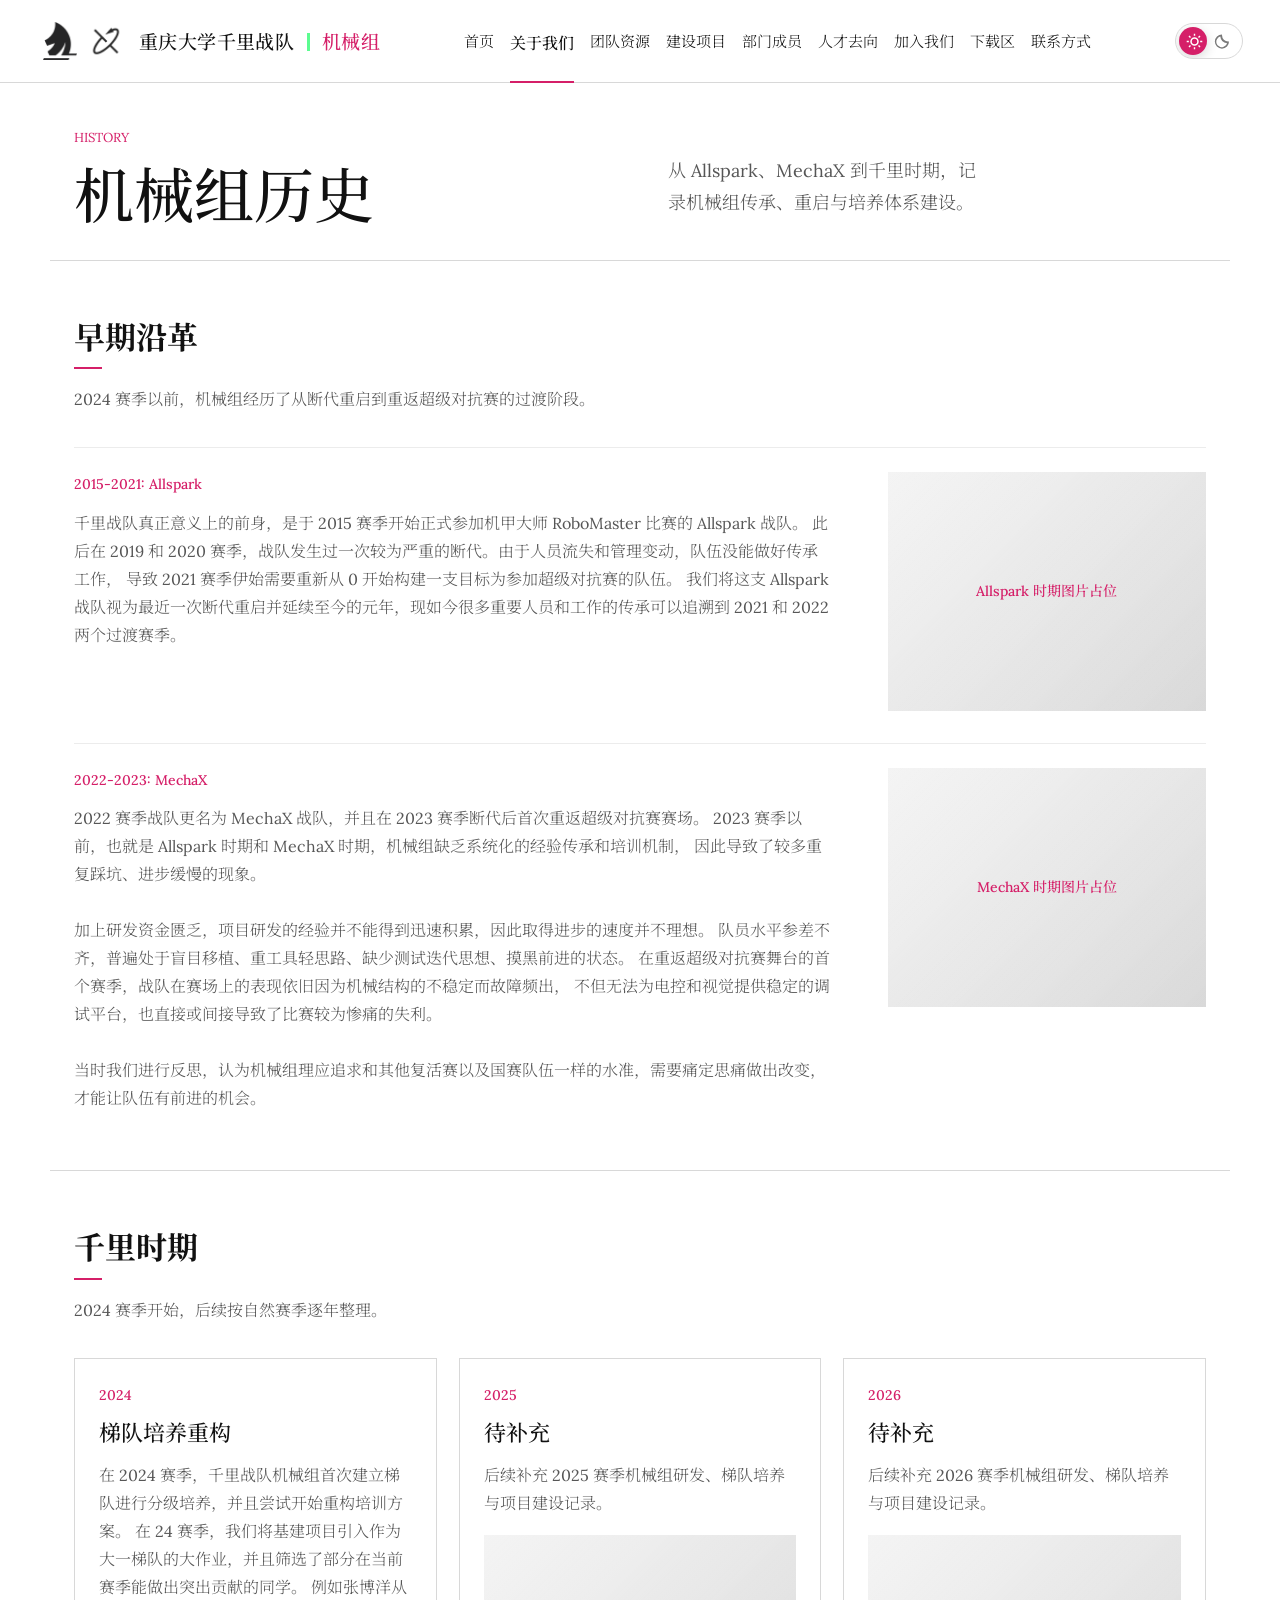
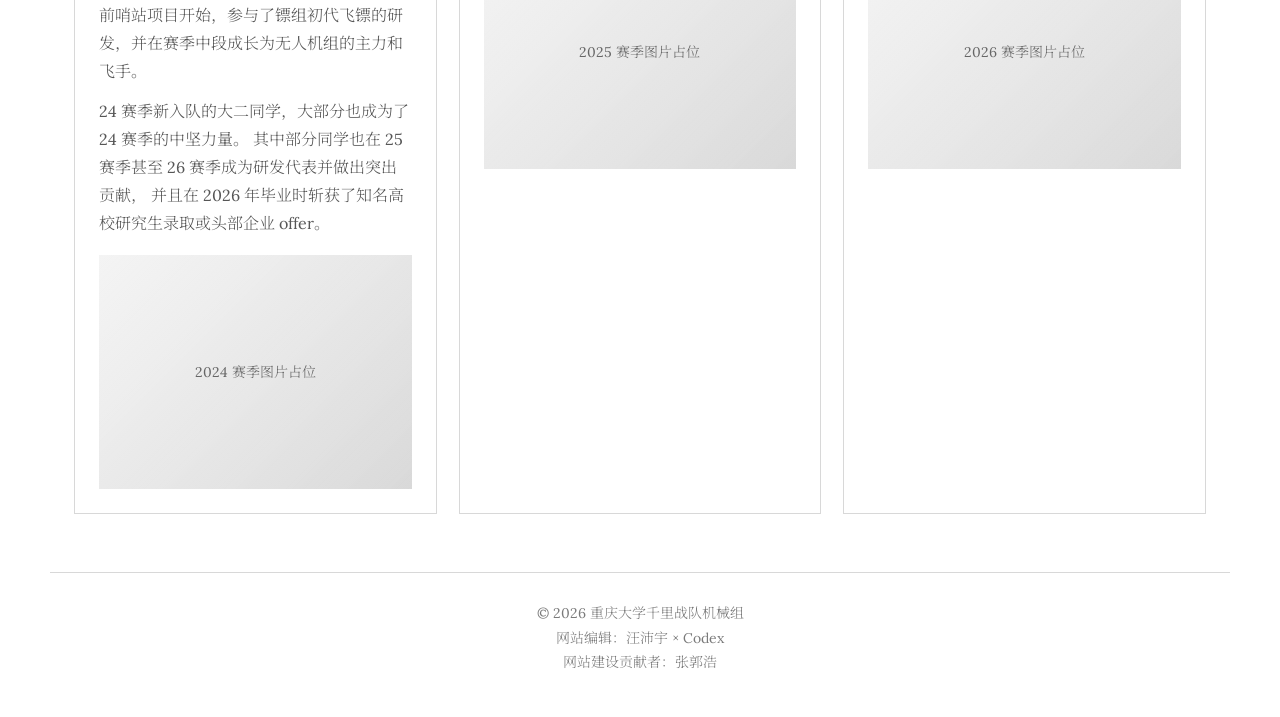
==== commit 68746932: "Updated much" ====
--- a/about-history.html
+++ b/about-history.html
@@ -40,10 +40,10 @@
           <a href="index.html" data-nav="home">首页</a>
           <span class="nav-menu"><a href="about.html" data-nav="about" aria-haspopup="true">关于我们</a><span class="nav-dropdown" aria-label="关于我们子页面"><a href="about-workflow.html">研发内容与工作流</a><a href="about-management.html">管理和协作</a><a href="about-history.html">机械组历史</a></span></span>
           <span class="nav-menu"><a href="resources.html" data-nav="resources" aria-haspopup="true">团队资源</a><span class="nav-dropdown" aria-label="团队资源子页面"><a href="resource-training.html">培养计划</a><a href="resource-equipment.html">设备资源</a></span></span>
-          <a href="projects.html" data-nav="projects">研发项目</a>
+          <a href="projects.html" data-nav="projects">建设项目</a>
           <a href="team.html" data-nav="team">部门成员</a>
           <a href="alumni.html" data-nav="alumni">人才去向</a>
-          <a href="join.html" data-nav="join">加入我们</a>
+          <span class="nav-menu"><a href="join.html" data-nav="join" aria-haspopup="true">加入我们</a><span class="nav-dropdown" aria-label="加入我们页内导航"><a href="join.html#persona">人才画像</a><a href="join.html#philosophy">培养理念</a><a href="join.html#recruit">招新信息</a><a href="join.html#qa">Q&amp;A</a></span></span>
           <a href="downloads.html" data-nav="downloads">下载区</a>
           <a href="contact.html" data-nav="contact">联系方式</a>
         </div>
--- a/styles.css
+++ b/styles.css
@@ -22,6 +22,7 @@
   --green: #5cfc90;
   --max-width: 1180px;
   --nav-width: 1280px;
+  --anchor-offset: 118px;
 }
 
 :root[data-theme="dark"] {
@@ -53,6 +54,11 @@
 html {
   overflow-y: scroll;
   scroll-behavior: smooth;
+  scroll-padding-top: var(--anchor-offset);
+}
+
+[id] {
+  scroll-margin-top: var(--anchor-offset);
 }
 
 ::view-transition-old(root),
@@ -320,7 +326,10 @@
 }
 
 .nav-dropdown a:hover::before,
-.nav-dropdown a:focus-visible::before,
+.nav-dropdown a:focus-visible::before {
+  background: var(--brand-divider);
+}
+
 .nav-dropdown a.is-active::before {
   background: var(--accent);
 }
@@ -330,11 +339,12 @@
   flex: 0 0 auto;
   display: inline-grid;
   grid-template-columns: 1fr 1fr;
-  align-items: center;
+  place-items: center;
   width: 68px;
   min-width: 68px;
   height: 36px;
   padding: 3px;
+  margin-right: 21px;
   overflow: hidden;
   border: 1px solid var(--line);
   border-radius: 999px;
@@ -373,7 +383,16 @@
   height: 17px;
   justify-self: center;
   fill: currentColor;
+  transform: translateY(0);
   transition: color 160ms ease;
+}
+
+.theme-icon-sun {
+  transform: translate(0, 0);
+}
+
+.theme-icon-moon {
+  transform: translate(-2.5px, 0);
 }
 
 .theme-toggle[aria-pressed="false"] .theme-icon-sun {
@@ -990,20 +1009,33 @@
 
 .about-brief {
   display: grid;
-  gap: 16px;
+  grid-template-columns: minmax(0, 1fr) 300px;
+  gap: 48px;
+  align-items: center;
+}
+
+.about-brief-copy {
+  display: grid;
+  gap: 10px;
 }
 
 .about-brief p {
-  max-width: 980px;
+  max-width: none;
   margin: 0;
   color: var(--muted);
-  font-size: 20px;
-  line-height: 1.9;
+  font-size: 16px;
+  line-height: 1.78;
   text-wrap: pretty;
 }
 
 .about-brief .inline-link {
   white-space: nowrap;
+}
+
+.about-brief-visual {
+  width: 100%;
+  min-height: 0;
+  aspect-ratio: 4 / 3;
 }
 
 .content-split {
@@ -1055,6 +1087,33 @@
 .project-accordion-list {
   display: grid;
   gap: 22px;
+}
+
+.project-group-heading {
+  display: grid;
+  gap: 8px;
+  margin: 8px 0 0;
+}
+
+.project-group-heading h2 {
+  margin: 0;
+  font-size: 32px;
+  font-weight: 500;
+  line-height: 1.25;
+}
+
+.project-group-heading h2::after {
+  content: "";
+  display: block;
+  width: 34px;
+  height: 2px;
+  margin-top: 12px;
+  background: var(--accent);
+}
+
+.project-group-heading p {
+  max-width: 720px;
+  color: var(--muted);
 }
 
 .project-accordion {
@@ -2475,7 +2534,7 @@
 
 .past-member-tag.tag-left,
 .past-member-names span.tag-left {
-  color: #2f2f2f;
+  color: #4f5661;
   background: #ffffff;
   border-color: #d6d6d6;
 }
@@ -2525,7 +2584,7 @@
 
 :root[data-theme="dark"] .past-member-tag.tag-left,
 :root[data-theme="dark"] .past-member-names span.tag-left {
-  color: #f1f1f1;
+  color: #d9dde4;
   background: rgba(255, 255, 255, 0.08);
   border-color: rgba(255, 255, 255, 0.34);
 }
@@ -2604,7 +2663,8 @@
   display: grid;
   grid-template-columns: max-content minmax(0, 1fr) max-content;
   align-items: baseline;
-  gap: 16px;
+  column-gap: 16px;
+  row-gap: 0;
   margin-bottom: 6px;
 }
 
@@ -2618,7 +2678,8 @@
 }
 
 .alumni-card-head span,
-.alumni-seasons {
+.alumni-seasons,
+.alumni-role {
   color: var(--subtle);
   font-family: "Lora", "Noto Serif SC", serif;
   font-size: 14px;
@@ -2626,17 +2687,28 @@
 }
 
 .alumni-card-head span {
+  grid-column: 3;
   justify-self: end;
   text-align: right;
   white-space: nowrap;
 }
 
 .alumni-seasons {
+  grid-column: 2;
   margin: 0;
   min-width: 0;
   white-space: nowrap;
   overflow: hidden;
   text-overflow: ellipsis;
+}
+
+.alumni-role {
+  display: inline;
+  margin-left: 18px;
+  color: var(--muted);
+  font-size: 13px;
+  line-height: inherit;
+  white-space: nowrap;
 }
 
 .alumni-timeline {
@@ -3027,6 +3099,80 @@
 .join-info-wide p {
   max-width: none;
   margin-bottom: 18px;
+}
+
+.join-qa {
+  display: grid;
+  gap: 18px;
+}
+
+.join-qa-grid {
+  display: grid;
+  gap: 16px;
+}
+
+.join-qa-card {
+  border: 1px solid var(--line);
+  background: var(--card-bg);
+  transition:
+    border-color 300ms ease,
+    box-shadow 300ms ease;
+}
+
+.join-qa-card:hover,
+.join-qa-card[open] {
+  border-color: var(--accent);
+  box-shadow: 0 2px 8px rgba(0, 0, 0, 0.08);
+}
+
+.join-qa-card summary {
+  display: grid;
+  grid-template-columns: auto minmax(0, 1fr) auto;
+  gap: 14px;
+  align-items: center;
+  padding: 22px 26px;
+  cursor: pointer;
+  list-style: none;
+}
+
+.join-qa-card summary::-webkit-details-marker {
+  display: none;
+}
+
+.join-qa-card summary::after {
+  content: "";
+  width: 10px;
+  height: 10px;
+  border-right: 1.5px solid var(--accent);
+  border-bottom: 1.5px solid var(--accent);
+  transform: rotate(45deg) translateY(-2px);
+  transition: transform 300ms ease;
+}
+
+.join-qa-card[open] summary::after {
+  transform: rotate(-135deg) translateY(-2px);
+}
+
+.join-qa-card summary span {
+  color: var(--accent);
+  font-family: "Lora", "Noto Serif SC", serif;
+  font-size: 13px;
+  letter-spacing: 0.04em;
+}
+
+.join-qa-card summary strong {
+  color: var(--text);
+  font-size: 20px;
+  font-weight: 500;
+  line-height: 1.5;
+}
+
+.join-qa-card p {
+  margin: 0;
+  padding: 0 26px 24px 54px;
+  color: var(--muted);
+  font-size: 15px;
+  line-height: 1.85;
 }
 
 address {
@@ -3432,6 +3578,7 @@
 
   .home-hero,
   .page-hero,
+  .about-brief,
   .content-split,
   .join-layout,
   .join-confession,
@@ -3471,6 +3618,10 @@
 }
 
 @media (max-width: 760px) {
+  :root {
+    --anchor-offset: 86px;
+  }
+
   body {
     font-size: 15px;
     line-height: 1.72;
@@ -3530,6 +3681,7 @@
     width: 58px;
     min-width: 58px;
     height: 32px;
+    margin-right: 0;
   }
 
   .theme-toggle::before {
@@ -4021,6 +4173,24 @@
     height: 92px;
   }
 
+  .join-qa-card summary {
+    grid-template-columns: 1fr auto;
+    gap: 10px;
+    padding: 20px;
+  }
+
+  .join-qa-card summary span {
+    grid-column: 1 / -1;
+  }
+
+  .join-qa-card summary strong {
+    font-size: 17px;
+  }
+
+  .join-qa-card p {
+    padding: 0 20px 22px;
+  }
+
   .download-card {
     grid-template-columns: 1fr;
     gap: 12px;
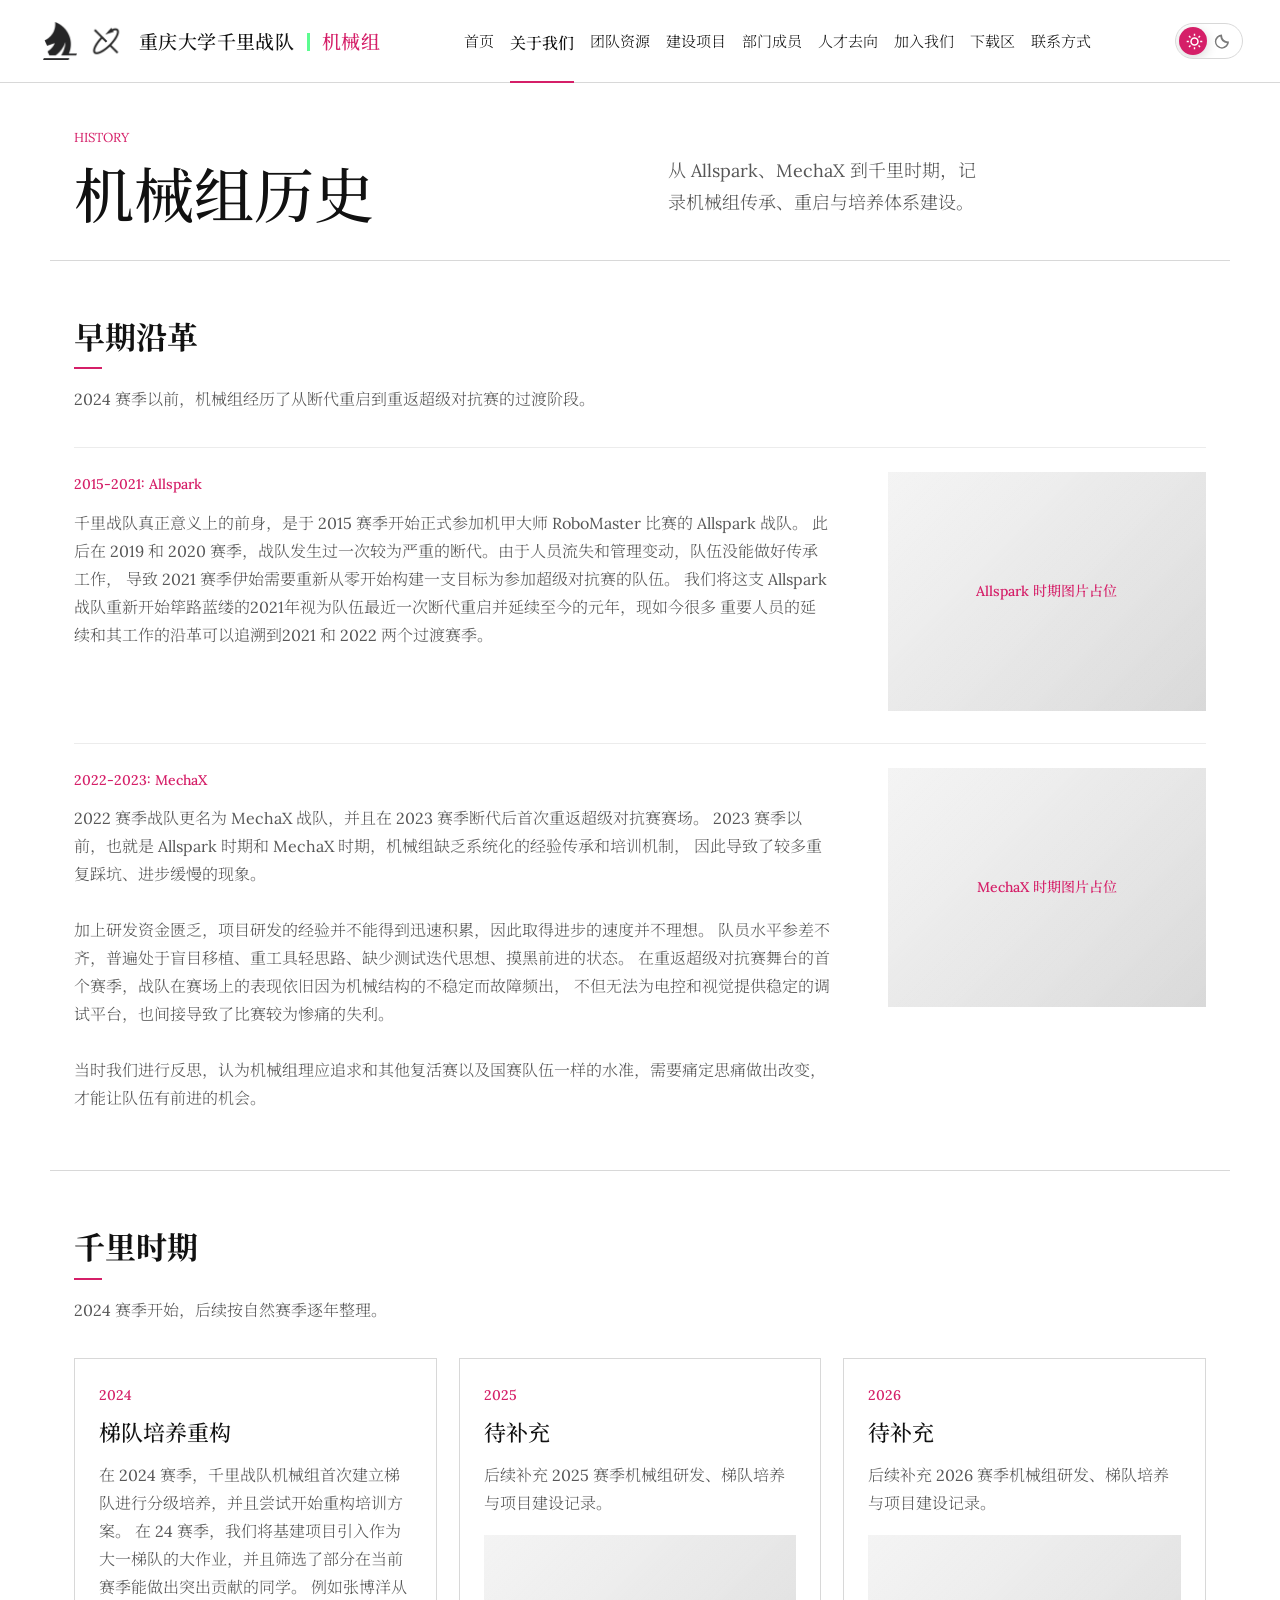
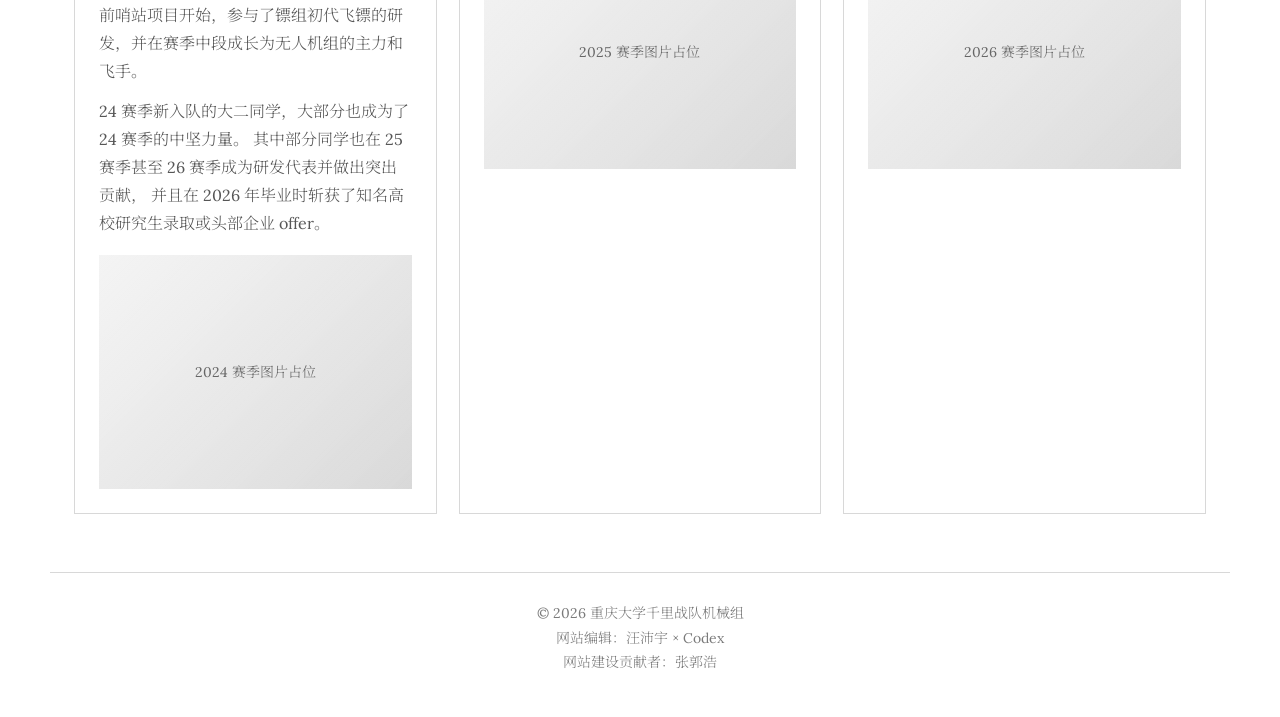
==== commit 5489bf5d: "UPDATED" ====
--- a/about-history.html
+++ b/about-history.html
@@ -15,7 +15,7 @@
         }
       })();
     </script>
-    <link rel="stylesheet" href="styles.css" />
+    <link rel="stylesheet" href="styles.css?v=20260602-anchor3" />
     <link rel="icon" type="image/svg+xml" href="assets/favicon.svg" />
     <script async src="https://www.googletagmanager.com/gtag/js?id=G-X7H7TDZTBG"></script>
     <script>
@@ -40,7 +40,7 @@
           <a href="index.html" data-nav="home">首页</a>
           <span class="nav-menu"><a href="about.html" data-nav="about" aria-haspopup="true">关于我们</a><span class="nav-dropdown" aria-label="关于我们子页面"><a href="about-workflow.html">研发内容与工作流</a><a href="about-management.html">管理和协作</a><a href="about-history.html">机械组历史</a></span></span>
           <span class="nav-menu"><a href="resources.html" data-nav="resources" aria-haspopup="true">团队资源</a><span class="nav-dropdown" aria-label="团队资源子页面"><a href="resource-training.html">培养计划</a><a href="resource-equipment.html">设备资源</a></span></span>
-          <a href="projects.html" data-nav="projects">建设项目</a>
+          <span class="nav-menu"><a href="projects.html" data-nav="projects" aria-haspopup="true">建设项目</a><span class="nav-dropdown" aria-label="建设项目页内导航"><a href="projects.html#rm-tech">RM 技术研发</a><a href="projects.html#education-culture">教育与文化建设</a></span></span>
           <a href="team.html" data-nav="team">部门成员</a>
           <a href="alumni.html" data-nav="alumni">人才去向</a>
           <span class="nav-menu"><a href="join.html" data-nav="join" aria-haspopup="true">加入我们</a><span class="nav-dropdown" aria-label="加入我们页内导航"><a href="join.html#persona">人才画像</a><a href="join.html#philosophy">培养理念</a><a href="join.html#recruit">招新信息</a><a href="join.html#qa">Q&amp;A</a></span></span>
@@ -76,9 +76,9 @@
               <p>
                 千里战队真正意义上的前身，是于 2015 赛季开始正式参加机甲大师 RoboMaster 比赛的 Allspark 战队。
                 此后在 2019 和 2020 赛季，战队发生过一次较为严重的断代。由于人员流失和管理变动，队伍没能做好传承工作，
-                导致 2021 赛季伊始需要重新从 0 开始构建一支目标为参加超级对抗赛的队伍。
-                我们将这支 Allspark 战队视为最近一次断代重启并延续至今的元年，现如今很多重要人员和工作的传承可以追溯到
-                2021 和 2022 两个过渡赛季。
+                导致 2021 赛季伊始需要重新从零开始构建一支目标为参加超级对抗赛的队伍。
+                我们将这支 Allspark 战队重新开始筚路蓝缕的2021年视为队伍最近一次断代重启并延续至今的元年，现如今很多
+                重要人员的延续和其工作的沿革可以追溯到2021 和 2022 两个过渡赛季。
               </p>
             </div>
             <figure class="media-placeholder history-placeholder"><span>Allspark 时期图片占位</span></figure>
@@ -95,7 +95,7 @@
                 加上研发资金匮乏，项目研发的经验并不能得到迅速积累，因此取得进步的速度并不理想。
                 队员水平参差不齐，普遍处于盲目移植、重工具轻思路、缺少测试迭代思想、摸黑前进的状态。
                 在重返超级对抗赛舞台的首个赛季，战队在赛场上的表现依旧因为机械结构的不稳定而故障频出，
-                不但无法为电控和视觉提供稳定的调试平台，也直接或间接导致了比赛较为惨痛的失利。
+                不但无法为电控和视觉提供稳定的调试平台，也间接导致了比赛较为惨痛的失利。
               </p>
               <p>
                 当时我们进行反思，认为机械组理应追求和其他复活赛以及国赛队伍一样的水准，需要痛定思痛做出改变，
@@ -145,6 +145,6 @@
     </main>
 
     <footer class="site-footer"><p>© 2026 重庆大学千里战队机械组</p><p>网站编辑：汪沛宇 × Codex</p><p>网站建设贡献者：张郭浩</p></footer>
-    <script src="script.js"></script>
+    <script src="script.js?v=20260602-anchor3"></script>
   </body>
 </html>
--- a/styles.css
+++ b/styles.css
@@ -22,7 +22,7 @@
   --green: #5cfc90;
   --max-width: 1180px;
   --nav-width: 1280px;
-  --anchor-offset: 118px;
+  --anchor-offset: 83px;
 }
 
 :root[data-theme="dark"] {
@@ -55,10 +55,6 @@
   overflow-y: scroll;
   scroll-behavior: smooth;
   scroll-padding-top: var(--anchor-offset);
-}
-
-[id] {
-  scroll-margin-top: var(--anchor-offset);
 }
 
 ::view-transition-old(root),
@@ -579,6 +575,16 @@
   font-size: 14px;
 }
 
+.media-placeholder:has(img) {
+  padding: 0;
+}
+
+.media-placeholder img {
+  width: 100%;
+  height: 100%;
+  object-fit: cover;
+}
+
 .hero-media {
   min-height: 260px;
 }
@@ -1304,12 +1310,26 @@
 .project-card-media {
   display: grid;
   place-items: center;
+  position: relative;
   min-height: 0;
+  overflow: hidden;
   background:
     linear-gradient(135deg, rgba(255, 255, 255, 0.35), rgba(255, 255, 255, 0)),
     linear-gradient(135deg, var(--placeholder), var(--placeholder-dark));
   color: var(--subtle);
   font-size: 14px;
+}
+
+.project-card-media img {
+  position: absolute;
+  inset: 0;
+  width: 100%;
+  height: 100%;
+  object-fit: cover;
+}
+
+.project-card-media img + span {
+  display: none;
 }
 
 .project-card-body {
@@ -1757,6 +1777,10 @@
   align-items: start;
 }
 
+.equipment-section--wide .section-body {
+  grid-template-columns: 1fr;
+}
+
 .section-text {
   display: grid;
   grid-template-columns: repeat(2, minmax(0, 1fr));
@@ -1774,6 +1798,11 @@
 
 .section-text:has(section:nth-child(4):last-child) {
   grid-template-columns: repeat(2, minmax(0, 1fr));
+}
+
+.equipment-section--wide .section-text,
+.equipment-section--wide .section-text:has(section:nth-child(4):last-child) {
+  grid-template-columns: repeat(4, minmax(0, 1fr));
 }
 
 .section-text section {
@@ -1957,7 +1986,9 @@
   .section-text,
   .section-text:has(section:nth-child(2):last-child),
   .section-text:has(section:nth-child(3):last-child),
-  .section-text:has(section:nth-child(4):last-child) {
+  .section-text:has(section:nth-child(4):last-child),
+  .equipment-section--wide .section-text,
+  .equipment-section--wide .section-text:has(section:nth-child(4):last-child) {
     grid-template-columns: 1fr;
   }
 
@@ -3619,7 +3650,7 @@
 
 @media (max-width: 760px) {
   :root {
-    --anchor-offset: 86px;
+    --anchor-offset: 69px;
   }
 
   body {
@@ -3996,7 +4027,9 @@
   .section-text,
   .section-text:has(section:nth-child(2):last-child),
   .section-text:has(section:nth-child(3):last-child),
-  .section-text:has(section:nth-child(4):last-child) {
+  .section-text:has(section:nth-child(4):last-child),
+  .equipment-section--wide .section-text,
+  .equipment-section--wide .section-text:has(section:nth-child(4):last-child) {
     grid-template-columns: 1fr;
   }
 
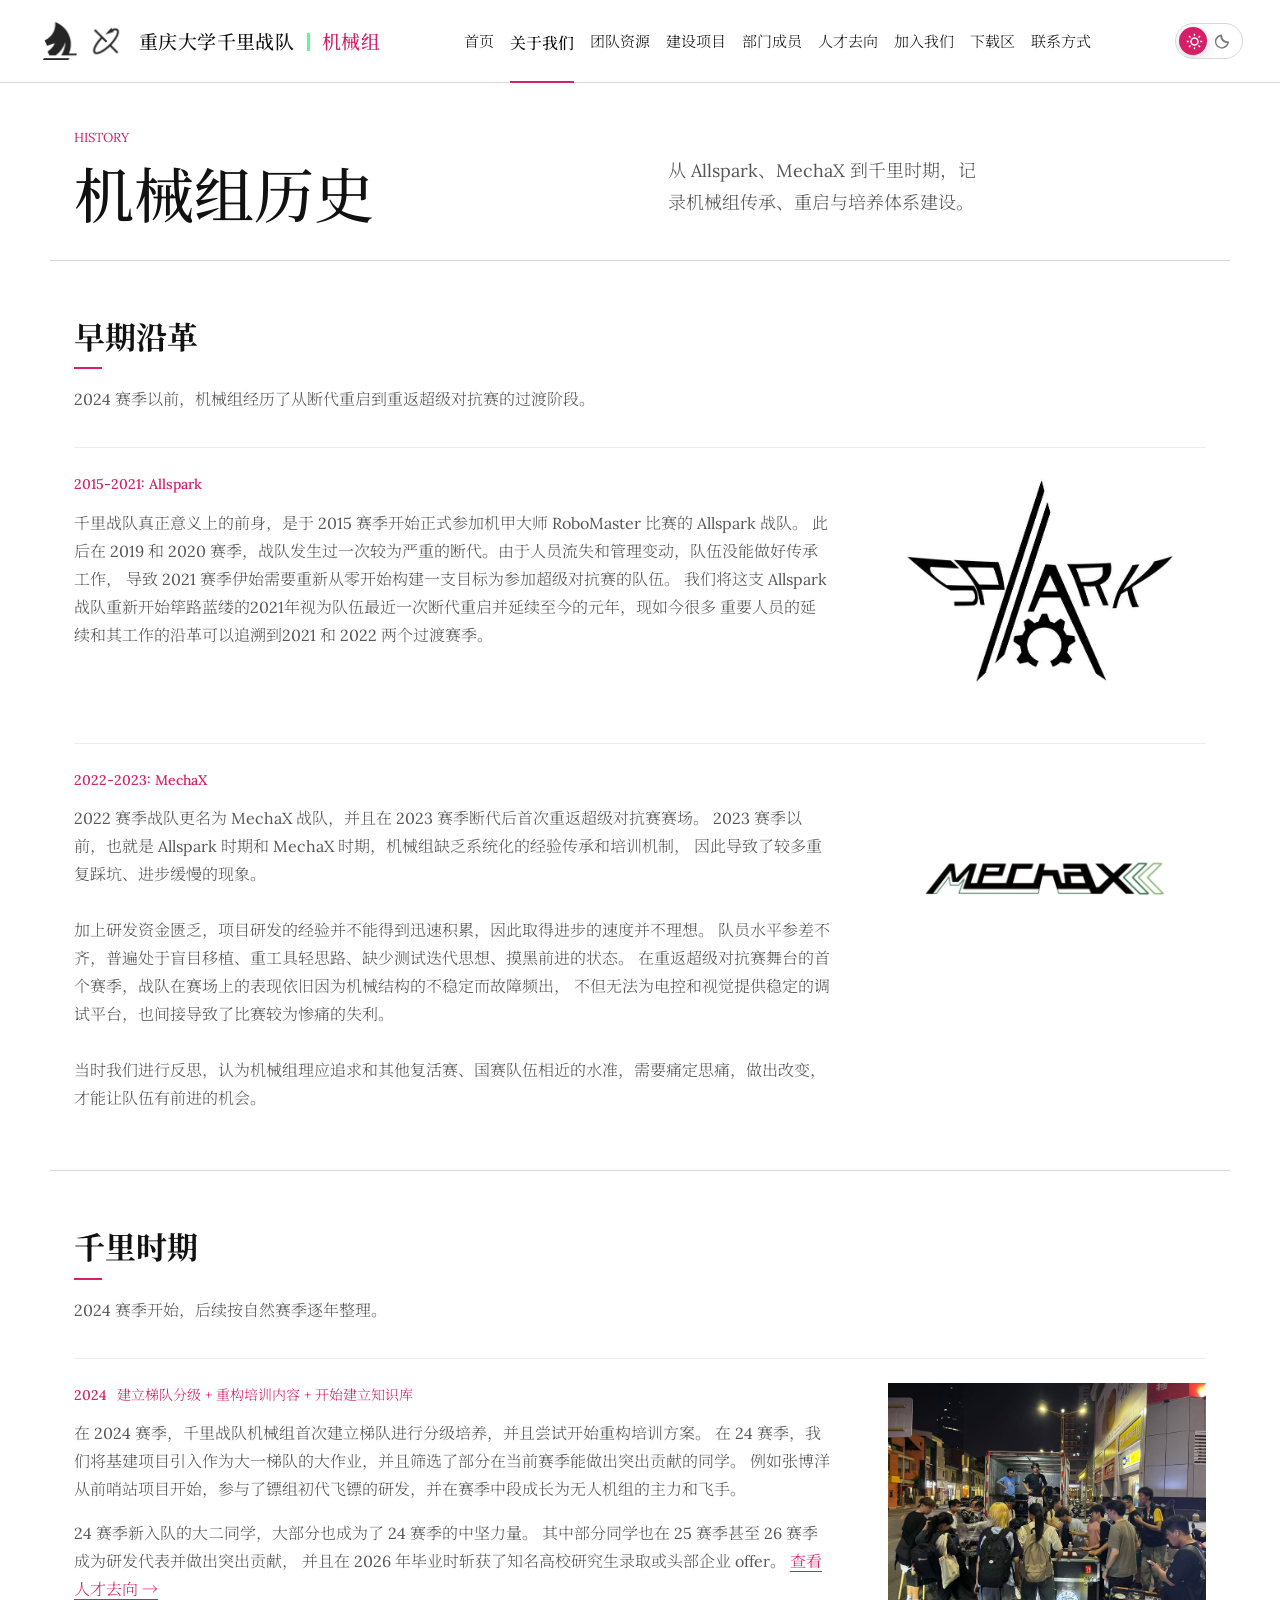
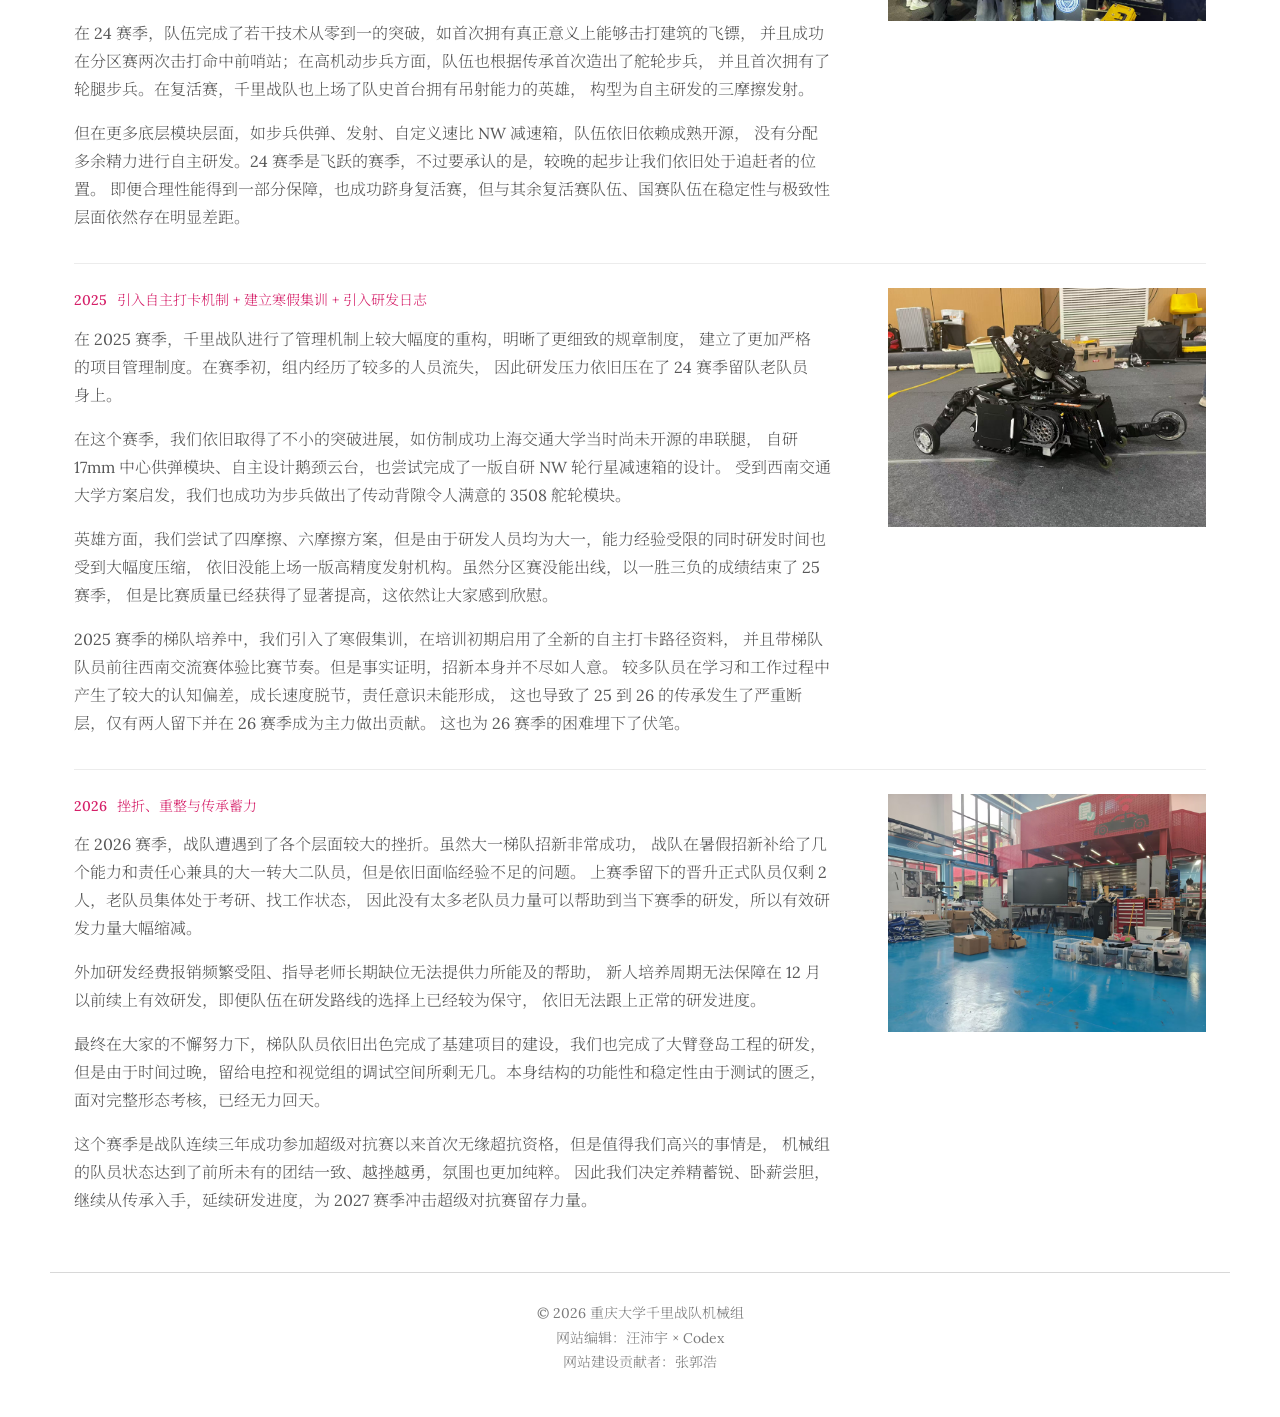
==== commit 266bcba9: "UPDATED MUCH" ====
--- a/about-history.html
+++ b/about-history.html
@@ -81,7 +81,7 @@
                 重要人员的延续和其工作的沿革可以追溯到2021 和 2022 两个过渡赛季。
               </p>
             </div>
-            <figure class="media-placeholder history-placeholder"><span>Allspark 时期图片占位</span></figure>
+            <figure class="media-placeholder history-placeholder"><img src="assets/images/history/Allspark.jpg" alt="Allspark 时期机械组历史图片" loading="lazy" /></figure>
           </article>
           <article>
             <div>
@@ -98,11 +98,11 @@
                 不但无法为电控和视觉提供稳定的调试平台，也间接导致了比赛较为惨痛的失利。
               </p>
               <p>
-                当时我们进行反思，认为机械组理应追求和其他复活赛以及国赛队伍一样的水准，需要痛定思痛做出改变，
+                当时我们进行反思，认为机械组理应追求和其他复活赛、国赛队伍相近的水准，需要痛定思痛，做出改变，
                 才能让队伍有前进的机会。
               </p>
             </div>
-            <figure class="media-placeholder history-placeholder"><span>MechaX 时期图片占位</span></figure>
+            <figure class="media-placeholder history-placeholder"><img src="assets/images/history/MechaX.png" alt="MechaX 时期机械组历史图片" loading="lazy" /></figure>
           </article>
         </div>
       </section>
@@ -114,31 +114,87 @@
         </div>
         <div class="history-year-grid">
           <article>
-            <span>2024</span>
-            <h3>梯队培养重构</h3>
-            <p>
-              在 2024 赛季，千里战队机械组首次建立梯队进行分级培养，并且尝试开始重构培训方案。
-              在 24 赛季，我们将基建项目引入作为大一梯队的大作业，并且筛选了部分在当前赛季能做出突出贡献的同学。
-              例如张博洋从前哨站项目开始，参与了镖组初代飞镖的研发，并在赛季中段成长为无人机组的主力和飞手。
-            </p>
-            <p>
-              24 赛季新入队的大二同学，大部分也成为了 24 赛季的中坚力量。
-              其中部分同学也在 25 赛季甚至 26 赛季成为研发代表并做出突出贡献，
-              并且在 2026 年毕业时斩获了知名高校研究生录取或头部企业 offer。
-            </p>
-            <figure class="media-placeholder history-year-placeholder"><span>2024 赛季图片占位</span></figure>
-          </article>
-          <article>
-            <span>2025</span>
-            <h3>待补充</h3>
-            <p>后续补充 2025 赛季机械组研发、梯队培养与项目建设记录。</p>
-            <figure class="media-placeholder history-year-placeholder"><span>2025 赛季图片占位</span></figure>
-          </article>
-          <article>
-            <span>2026</span>
-            <h3>待补充</h3>
-            <p>后续补充 2026 赛季机械组研发、梯队培养与项目建设记录。</p>
-            <figure class="media-placeholder history-year-placeholder"><span>2026 赛季图片占位</span></figure>
+            <div class="history-year-copy">
+              <div class="history-year-title"><span>2024</span><small>建立梯队分级 + 重构培训内容 + 开始建立知识库</small></div>
+              <p>
+                在 2024 赛季，千里战队机械组首次建立梯队进行分级培养，并且尝试开始重构培训方案。
+                在 24 赛季，我们将基建项目引入作为大一梯队的大作业，并且筛选了部分在当前赛季能做出突出贡献的同学。
+                例如张博洋从前哨站项目开始，参与了镖组初代飞镖的研发，并在赛季中段成长为无人机组的主力和飞手。
+              </p>
+              <p>
+                24 赛季新入队的大二同学，大部分也成为了 24 赛季的中坚力量。
+                其中部分同学也在 25 赛季甚至 26 赛季成为研发代表并做出突出贡献，
+                并且在 2026 年毕业时斩获了知名高校研究生录取或头部企业 offer。
+                <a href="alumni.html">查看人才去向 →</a>
+              </p>
+              <p>
+                在 24 赛季，队伍完成了若干技术从零到一的突破，如首次拥有真正意义上能够击打建筑的飞镖，
+                并且成功在分区赛两次击打命中前哨站；在高机动步兵方面，队伍也根据传承首次造出了舵轮步兵，
+                并且首次拥有了轮腿步兵。在复活赛，千里战队也上场了队史首台拥有吊射能力的英雄，
+                构型为自主研发的三摩擦发射。
+              </p>
+              <p>
+                但在更多底层模块层面，如步兵供弹、发射、自定义速比 NW 减速箱，队伍依旧依赖成熟开源，
+                没有分配多余精力进行自主研发。24 赛季是飞跃的赛季，不过要承认的是，较晚的起步让我们依旧处于追赶者的位置。
+                即便合理性能得到一部分保障，也成功跻身复活赛，但与其余复活赛队伍、国赛队伍在稳定性与极致性层面依然存在明显差距。
+              </p>
+            </div>
+            <figure class="media-placeholder history-year-placeholder"><img src="assets/images/history/2024.jpg" alt="2024 赛季机械组历史图片" loading="lazy" /></figure>
+          </article>
+          <article>
+            <div class="history-year-copy">
+              <div class="history-year-title"><span>2025</span><small>引入自主打卡机制 + 建立寒假集训 + 引入研发日志</small></div>
+              <p>
+                在 2025 赛季，千里战队进行了管理机制上较大幅度的重构，明晰了更细致的规章制度，
+                建立了更加严格的项目管理制度。在赛季初，组内经历了较多的人员流失，
+                因此研发压力依旧压在了 24 赛季留队老队员身上。
+              </p>
+              <p>
+                在这个赛季，我们依旧取得了不小的突破进展，如仿制成功上海交通大学当时尚未开源的串联腿，
+                自研 17mm 中心供弹模块、自主设计鹅颈云台，也尝试完成了一版自研 NW 轮行星减速箱的设计。
+                受到西南交通大学方案启发，我们也成功为步兵做出了传动背隙令人满意的 3508 舵轮模块。
+              </p>
+              <p>
+                英雄方面，我们尝试了四摩擦、六摩擦方案，但是由于研发人员均为大一，能力经验受限的同时研发时间也受到大幅度压缩，
+                依旧没能上场一版高精度发射机构。虽然分区赛没能出线，以一胜三负的成绩结束了 25 赛季，
+                但是比赛质量已经获得了显著提高，这依然让大家感到欣慰。
+              </p>
+              <p>
+                2025 赛季的梯队培养中，我们引入了寒假集训，在培训初期启用了全新的自主打卡路径资料，
+                并且带梯队队员前往西南交流赛体验比赛节奏。但是事实证明，招新本身并不尽如人意。
+                较多队员在学习和工作过程中产生了较大的认知偏差，成长速度脱节，责任意识未能形成，
+                这也导致了 25 到 26 的传承发生了严重断层，仅有两人留下并在 26 赛季成为主力做出贡献。
+                这也为 26 赛季的困难埋下了伏笔。
+              </p>
+            </div>
+            <figure class="media-placeholder history-year-placeholder"><img src="assets/images/history/2025.jpg" alt="2025 赛季机械组历史图片" loading="lazy" /></figure>
+          </article>
+          <article>
+            <div class="history-year-copy">
+              <div class="history-year-title"><span>2026</span><small>挫折、重整与传承蓄力</small></div>
+              <p>
+                在 2026 赛季，战队遭遇到了各个层面较大的挫折。虽然大一梯队招新非常成功，
+                战队在暑假招新补给了几个能力和责任心兼具的大一转大二队员，但是依旧面临经验不足的问题。
+                上赛季留下的晋升正式队员仅剩 2 人，老队员集体处于考研、找工作状态，
+                因此没有太多老队员力量可以帮助到当下赛季的研发，所以有效研发力量大幅缩减。
+              </p>
+              <p>
+                外加研发经费报销频繁受阻、指导老师长期缺位无法提供力所能及的帮助，
+                新人培养周期无法保障在 12 月以前续上有效研发，即便队伍在研发路线的选择上已经较为保守，
+                依旧无法跟上正常的研发进度。
+              </p>
+              <p>
+                最终在大家的不懈努力下，梯队队员依旧出色完成了基建项目的建设，我们也完成了大臂登岛工程的研发，
+                但是由于时间过晚，留给电控和视觉组的调试空间所剩无几。本身结构的功能性和稳定性由于测试的匮乏，
+                面对完整形态考核，已经无力回天。
+              </p>
+              <p>
+                这个赛季是战队连续三年成功参加超级对抗赛以来首次无缘超抗资格，但是值得我们高兴的事情是，
+                机械组的队员状态达到了前所未有的团结一致、越挫越勇，氛围也更加纯粹。
+                因此我们决定养精蓄锐、卧薪尝胆，继续从传承入手，延续研发进度，为 2027 赛季冲击超级对抗赛留存力量。
+              </p>
+            </div>
+            <figure class="media-placeholder history-year-placeholder"><img src="assets/images/history/2026.jpg" alt="2026 赛季机械组历史图片" loading="lazy" /></figure>
           </article>
         </div>
       </section>
--- a/styles.css
+++ b/styles.css
@@ -838,6 +838,17 @@
   line-height: 1.35;
 }
 
+.entry-title-with-status em {
+  display: inline-block;
+  margin-left: 8px;
+  color: var(--muted);
+  font-size: 13px;
+  font-style: normal;
+  font-weight: 400;
+  line-height: 1;
+  vertical-align: baseline;
+}
+
 .history-entry-card small {
   color: var(--muted);
   font-size: 15px;
@@ -898,25 +909,66 @@
   font-style: normal;
 }
 
+.construction-notice {
+  border-top: 1px solid rgba(223, 169, 42, 0.35);
+  border-bottom: 1px solid rgba(223, 169, 42, 0.45);
+  background: #fff6d6;
+  color: #6f4e00;
+  font-size: 15px;
+  line-height: 1.6;
+}
+
+.construction-notice > div {
+  max-width: 1240px;
+  margin: 0 auto;
+  padding: 10px 36px;
+}
+
+:root[data-theme="dark"] .construction-notice {
+  border-color: rgba(255, 209, 102, 0.34);
+  background: rgba(255, 209, 102, 0.12);
+  color: #f5d47a;
+}
+
 .history-year-grid {
   display: grid;
-  grid-template-columns: repeat(3, minmax(0, 1fr));
-  gap: 22px;
+  gap: 32px;
 }
 
 .history-year-grid article {
   display: grid;
-  align-content: start;
+  grid-template-columns: minmax(0, 1fr) minmax(300px, 0.42fr);
+  gap: 56px;
+  padding-top: 24px;
+  border-top: 1px solid var(--soft-line);
+  align-items: start;
+}
+
+.history-year-copy {
+  display: grid;
   gap: 12px;
-  padding: 24px;
-  border: 1px solid var(--line);
-  background: var(--card-bg);
-}
-
-.history-year-grid article > span {
+}
+
+.history-year-title {
+  display: flex;
+  flex-wrap: wrap;
+  align-items: baseline;
+  gap: 10px;
+}
+
+.history-year-title > span {
   color: var(--accent);
   font-size: 14px;
   font-weight: 500;
+  letter-spacing: 0;
+  line-height: 1.75;
+  width: fit-content;
+}
+
+.history-year-title > small {
+  color: var(--accent);
+  font-size: 14px;
+  line-height: 1.75;
 }
 
 .history-year-grid h3 {
@@ -931,9 +983,18 @@
   color: var(--muted);
 }
 
+.history-year-grid p + p {
+  margin-top: 4px;
+}
+
+.history-year-grid a {
+  color: var(--accent);
+  text-decoration: none;
+  border-bottom: 1px solid currentColor;
+}
+
 .history-year-placeholder {
   min-height: 0;
-  margin-top: 6px;
   aspect-ratio: 4 / 3;
 }
 
@@ -2777,6 +2838,10 @@
   object-fit: contain;
 }
 
+.alumni-logo-square.logo-nus img {
+  transform: scale(0.95);
+}
+
 .text-logo span {
   color: var(--accent-rose);
   font-family: "Lora", serif;
@@ -3903,8 +3968,9 @@
     gap: 8px;
   }
 
-  .history-year-grid {
+  .history-year-grid article {
     grid-template-columns: 1fr;
+    gap: 8px;
   }
 
   .about-subpage-grid,
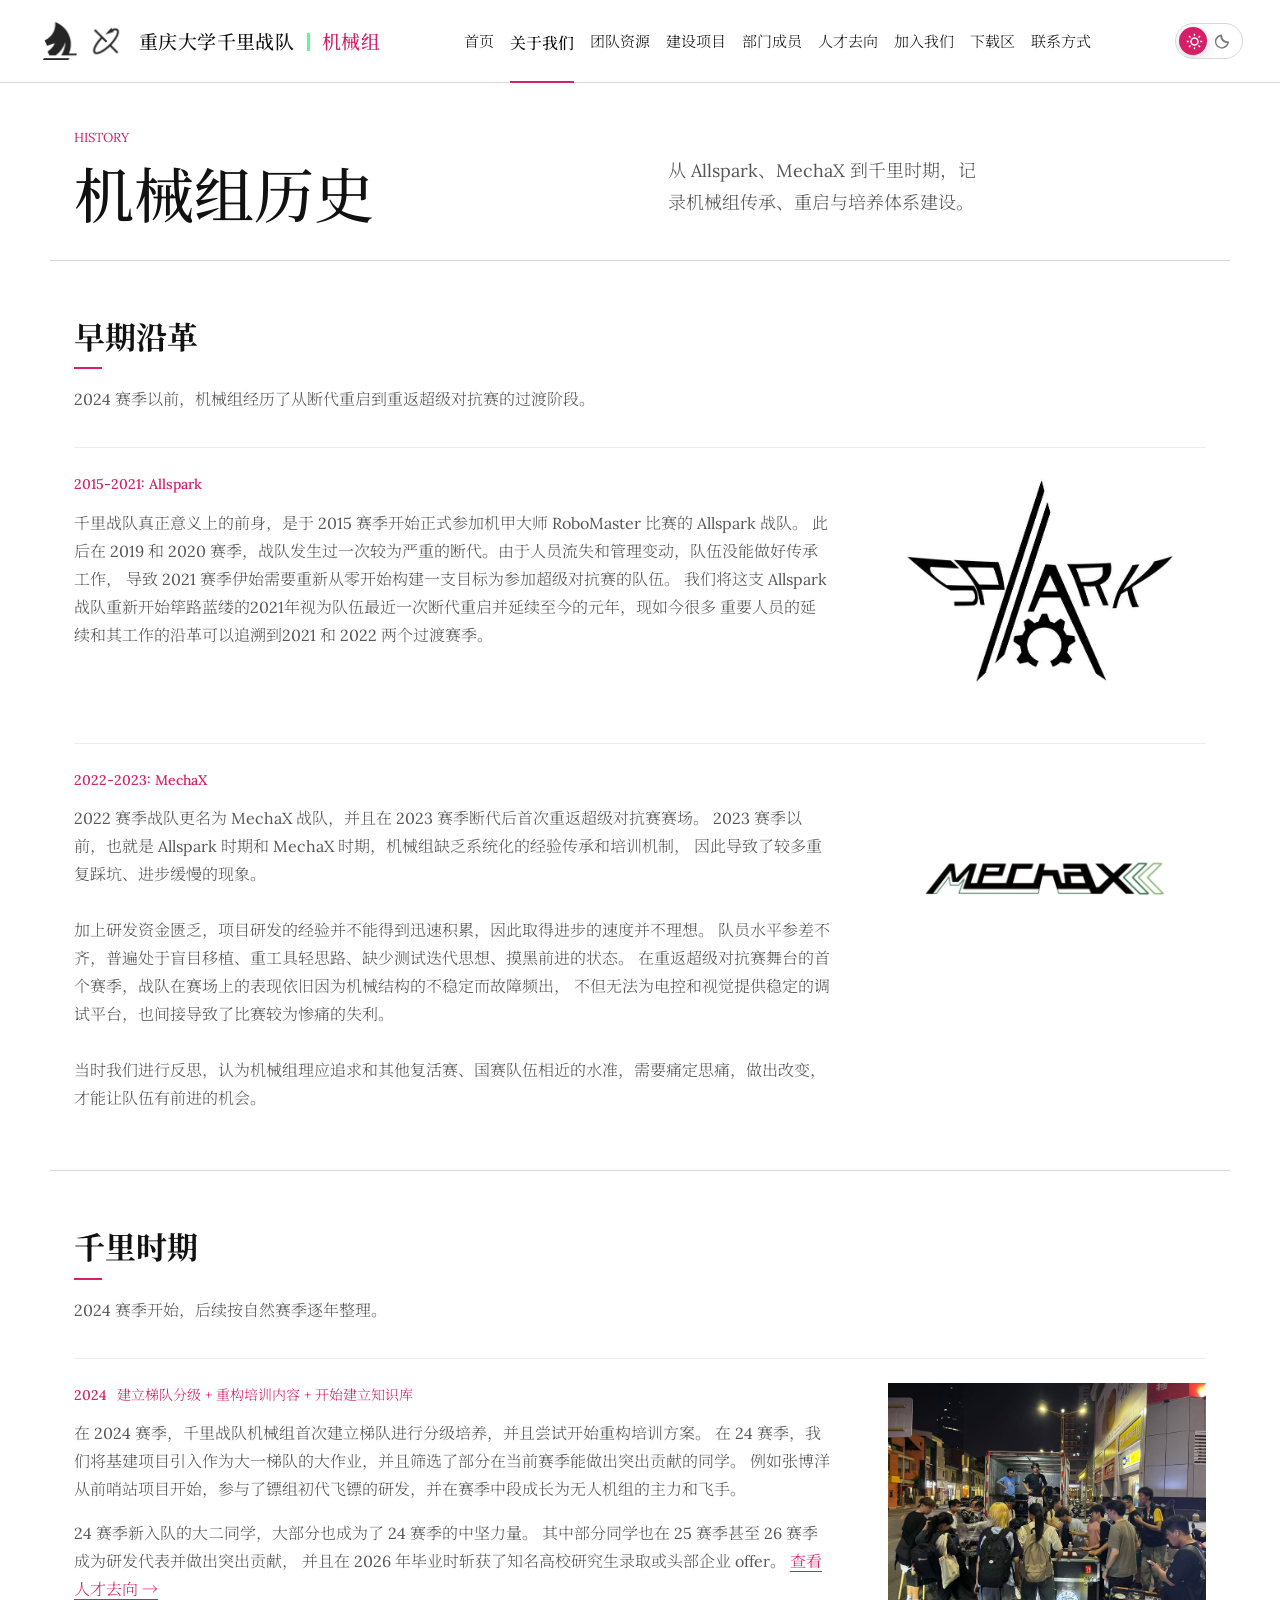
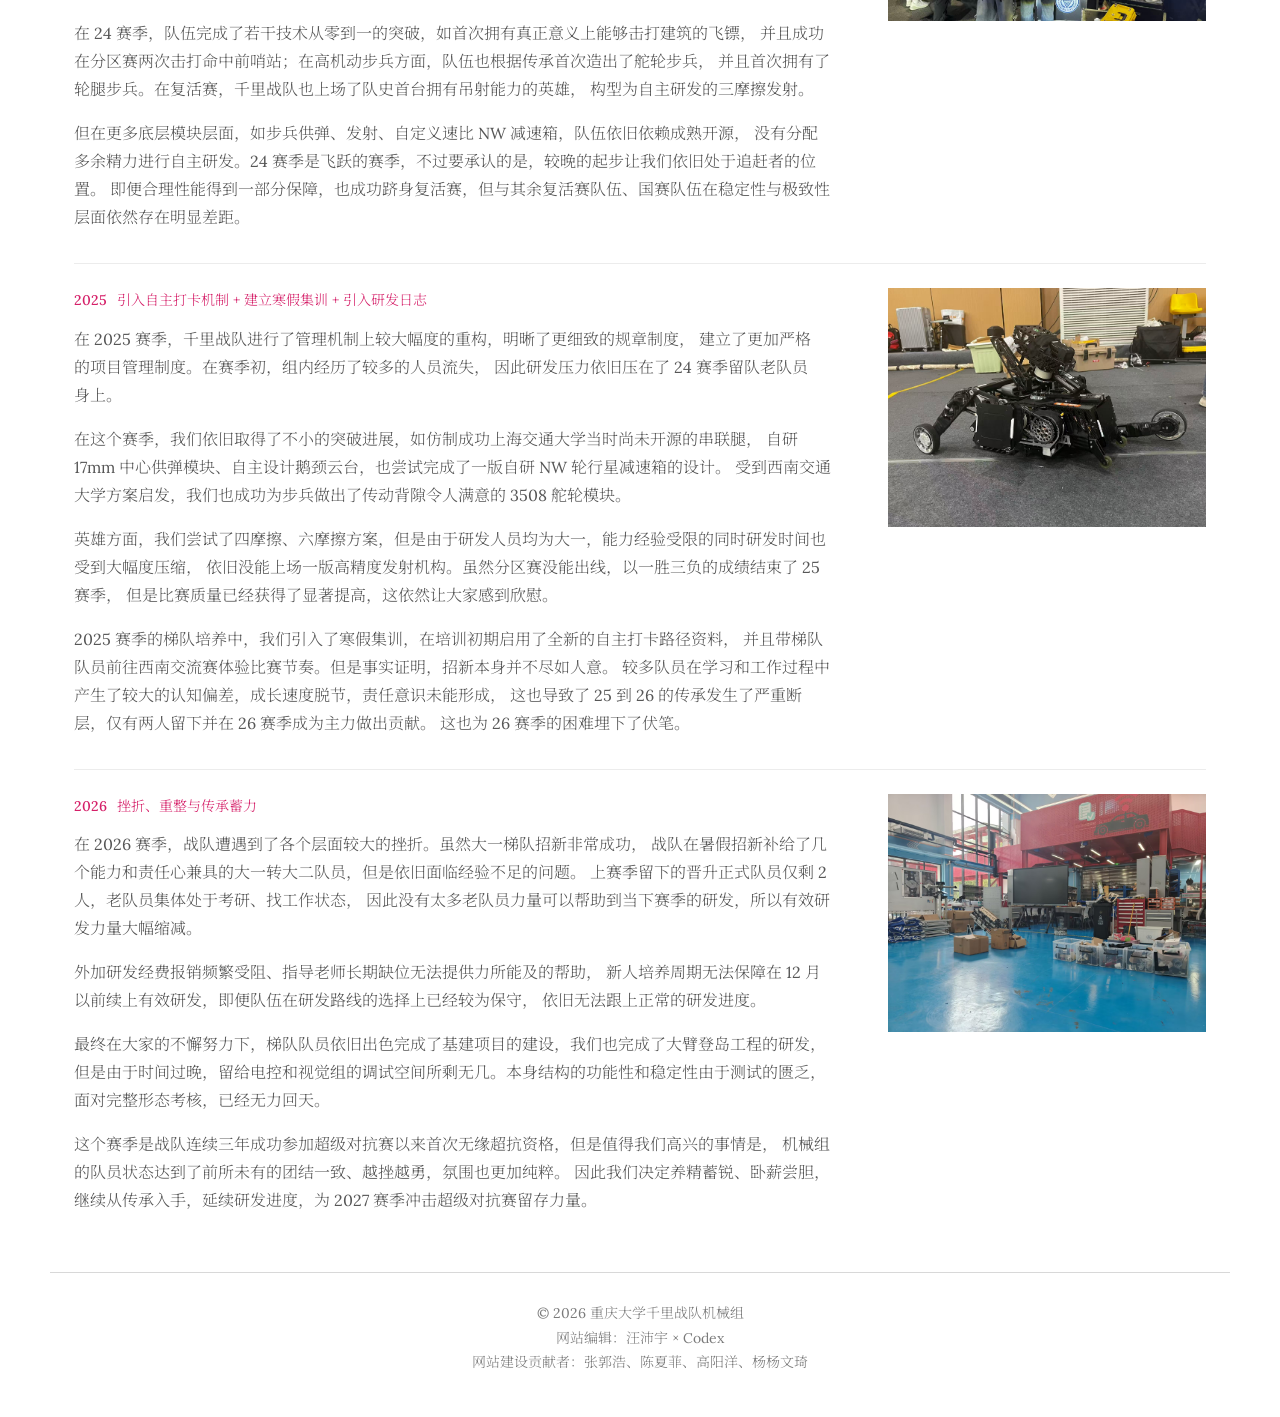
==== commit 7a3f6068: "contributors updated" ====
--- a/about-history.html
+++ b/about-history.html
@@ -200,7 +200,7 @@
       </section>
     </main>
 
-    <footer class="site-footer"><p>© 2026 重庆大学千里战队机械组</p><p>网站编辑：汪沛宇 × Codex</p><p>网站建设贡献者：张郭浩</p></footer>
+    <footer class="site-footer"><p>© 2026 重庆大学千里战队机械组</p><p>网站编辑：汪沛宇 × Codex</p><p>网站建设贡献者：张郭浩、陈夏菲、高阳洋、杨杨文琦</p></footer>
     <script src="script.js?v=20260602-anchor3"></script>
   </body>
 </html>
